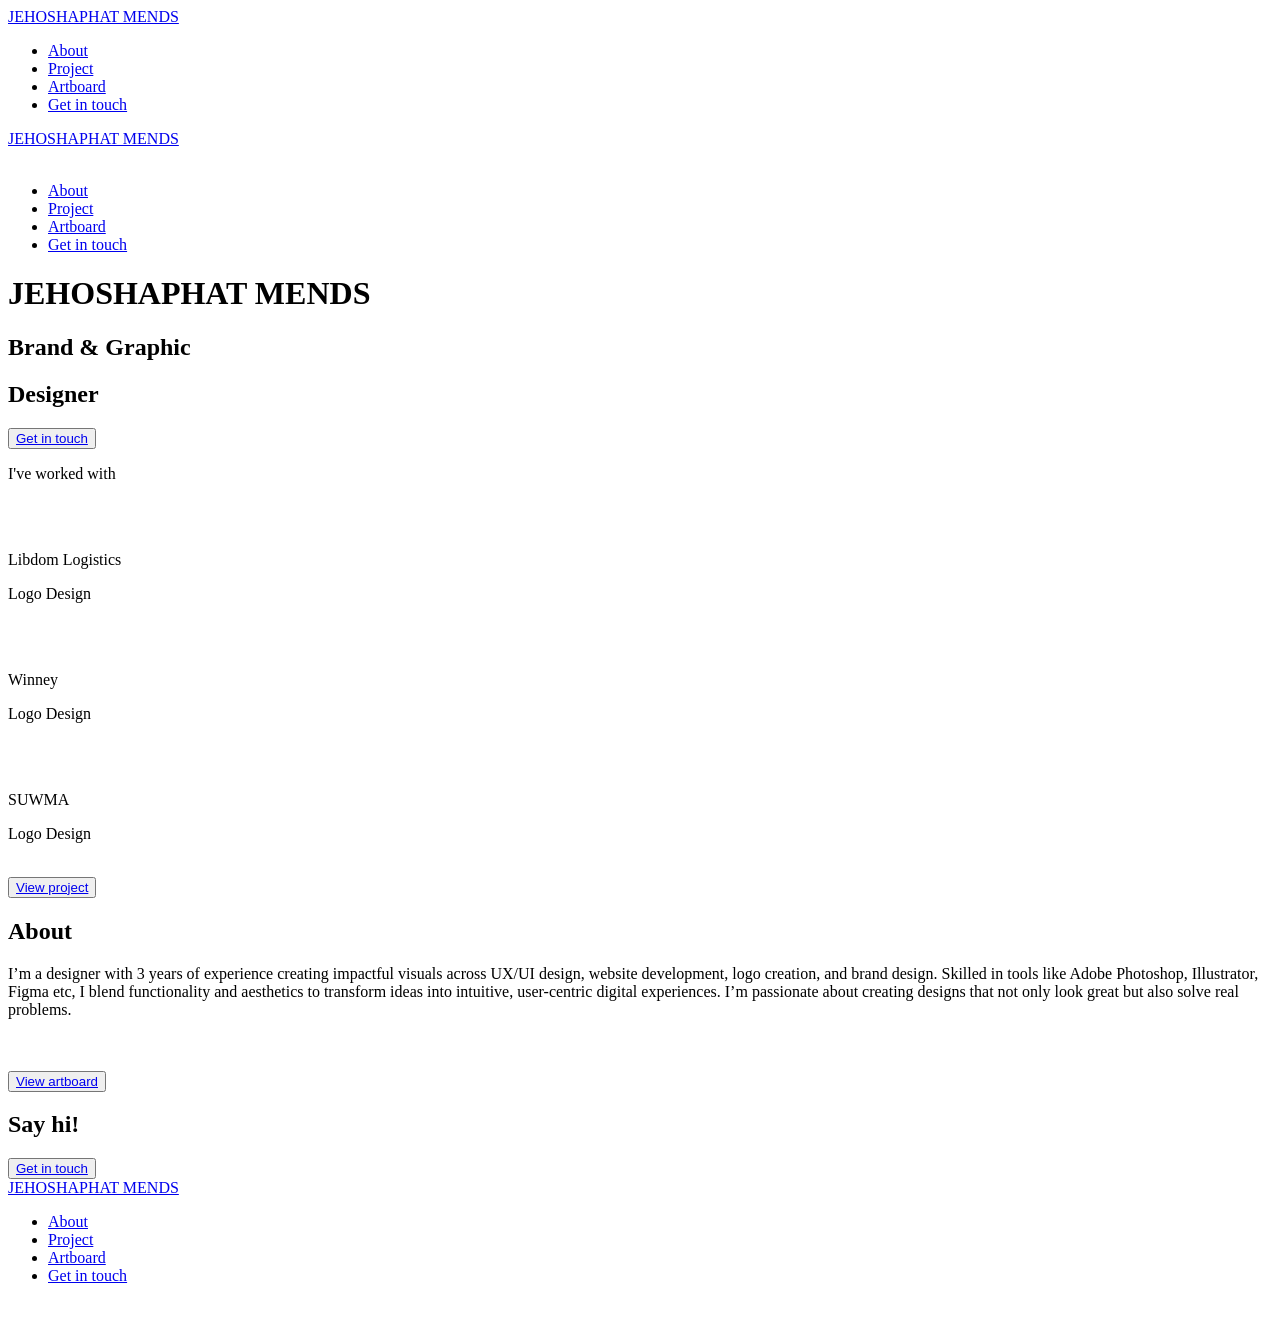
==== index.html @ f8f3f53d "Add files via upload" ====
<!DOCTYPE html>
<html lang="en">
<head>
    <meta charset="UTF-8">
    <meta name="viewport" content="width=device-width, initial-scale=1.0">
    <title>JEHOSHAPHAT MENDS</title>
    <link rel="stylesheet" href="style.css">
</head>
<body>
    <nav class="container desktop-nav">
            <a href="#Home" class="logo">JEHOSHAPHAT MENDS</a>
            <ul class="links">
                <li><a href="#About" class="links">About</a></li>
                <li><a href="#Project" class="links">Project</a></li>
                <li><a href="#Artboard" class="links">Artboard</a></li>
                <li><a href="#Get-in-touch" class="links">Get in touch</a></li>
            </ul>
    </nav>

    <nav class="container mobile-nav">
            <a href="#Home" class="logo">JEHOSHAPHAT MENDS</a>
            <img src="assets/icon-menu.svg" alt="" class="menu" >
    </nav>

    <nav class="container mobile-nav-list">
        <img src="assets/icon-menu-close.svg" alt="" class="close">
            <ul class="links">
                <li><a href="#About" class="links">About</a></li>
                <li><a href="#Project" class="links">Project</a></li>
                <li><a href="#Artboard" class="links">Artboard</a></li>
                <li><a href="#Get-in-touch" class="links">Get in touch</a></li>
            </ul>
    </nav>


    <!-- hero -->
    <div class='hero container ' id="Home">
      <h1>JEHOSHAPHAT MENDS</h1>
      <div class="sub-text">
        <h2>Brand & Graphic</h2>
        <h2>Designer</h2>
      </div>
      <button class="get-in-touch button"><a href="#Get-in-touch" >Get in touch</a></button>
    </div>


    <!-- projects -->
    <div class='projects container'>
      <p class="worked-with">I've worked with</p>
      <div class="logo-slider">
        <div class="mask-left"></div>
        <div class="mask-right"></div>
        <div class="logo-track">
            <a href="https://maxibern.com" class="img" target="_blank"><img src="assets/logo-1.png" alt="" class="logo-1" /></a>
            <img src="assets/logo-2.png" alt="" class="logo-2" />
            <!-- <img src="assets/logo-3.png" alt="" class="logo-3" /> -->
            <a href="https://maxibern.com" class="img" target="_blank"><img src="assets/logo-1.png" alt="" class="logo-1" /></a>
            <img src="assets/logo-2.png" alt="" class="logo-2" />
            <!-- <img src="assets/logo-3.png" alt="" class="logo-3" /> -->
      </div>
      </div>

      <div class="project-main-container">
        <div class="project-container item-1">
            <img src="./assets/Libdom.jpeg" alt="" class="img">
        <div class="title">
            <p class="name">Libdom Logistics</p>
            <p class="project-type">Logo Design</p>
            <a href="#Projects"><img src="assets/arrow.png" alt="" class="arrow"></a>
        </div>
      </div>
      <div class="project-container item-2">
            <img src="./assets/Winney.jpg" alt="" class="img">
        <div class="title">
            <p class="name">Winney</p>
            <p class="project-type">Logo Design</p>
            <a href="#Projects"><img src="assets/arrow.png" alt="" class="arrow"></a>
        </div>
      </div>
      <div class="project-container item-3">
            <img src="./assets/Anniversary.jpg" alt="" class="img">
        <div class="title">
            <p class="name">SUWMA</p>
            <p class="project-type">Logo Design</p>
            <a href="#Projects"><img src="assets/arrow.png" alt="" class="arrow"></a>
        </div>
      </div>
    </div>
    <button class="veiw-more button"><a href="#Project" >View project</a></button>
    </div>
    
    <!-- About -->
    <div class="about container">
        <div class="about-text">
            <h2>About</h2>
            <p>
                I’m a designer with 3 years of experience 
                creating impactful visuals across 
                UX/UI design, website development, 
                logo creation, and brand design. 
                Skilled in tools like Adobe Photoshop, 
                Illustrator, Figma etc, I blend functionality 
                and aesthetics to transform ideas 
                into intuitive, user-centric digital experiences. 
                I’m passionate about creating designs that 
                not only look great but also solve 
                real problems.
            </p>
        </div>
        <div class="about-img">
            <img src="assets/About.jpg" alt="">
        </div>
    </div>

    <!-- Artboard slider -->
    <div class="works container">
      <div class="logo-slider works-slider">
        <div class=" track">
            <img class="works-img" src="assets/Anni.jpg" alt="">
            <img class="works-img" src="assets/Libdom.jpeg" alt="">
            <img class="works-img" src="assets/Nhyira Salon.jpg" alt="">
            <img class="works-img" src="assets/Labour Day 4x4.png" alt="">
            <img class="works-img" src="assets/Seli frozen food.jpg" alt="">
            <img class="works-img" src="assets/Winney.jpg" alt="">
            <img class="works-img" src="assets/Ford collection.jpeg" alt="">
            <img class="works-img" src="assets/indepenArtboard 2.jpg" alt="">
            <img class="works-img" src="assets/Design1 copy.jpg" alt="">
            <img class="works-img" src="assets/Nhyira Salon.jpg" alt="">
            <img class="works-img" src="assets/inde.jpg 4x4.png" alt="">
            <img class="works-img" src="assets/Batter Bliss.jpg" alt="">
            <img class="works-img" src="assets/Right Guard.jpg" alt="">
            <img class="works-img" src="assets/sav last.jpg" alt="">
            <img class="works-img" src="assets/Citylight_Mockup_2-4@1.5x.jpg" alt="">
            <img class="works-img" src="assets/Anni.jpg" alt="">
            <img class="works-img" src="assets/Libdom.jpeg" alt="">
            <img class="works-img" src="assets/Nhyira Salon.jpg" alt="">
            <img class="works-img" src="assets/Labour Day 4x4.png" alt="">
            <img class="works-img" src="assets/Seli frozen food.jpg" alt="">
            <img class="works-img" src="assets/Winney.jpg" alt="">
            <img class="works-img" src="assets/Ford collection.jpeg" alt="">
            <img class="works-img" src="assets/indepenArtboard 2.jpg" alt="">
            <img class="works-img" src="assets/Design1 copy.jpg" alt="">
            <img class="works-img" src="assets/Nhyira Salon.jpg" alt="">
            <img class="works-img" src="assets/inde.jpg 4x4.png" alt="">
            <img class="works-img" src="assets/Batter Bliss.jpg" alt="">
            <img class="works-img" src="assets/Right Guard.jpg" alt="">
            <img class="works-img" src="assets/sav last.jpg" alt="">
            <img class="works-img" src="assets/Citylight_Mockup_2-4@1.5x.jpg" alt="">
      </div>
      </div>
    </div>
    <button class="veiw-more button"><a href="#Artboard" >View artboard</a> </button>


    <!-- contact -->
    <div class="contact container">
        <h2 class="say-hi">Say hi!</h2>
        <button class="veiw-more button"><a href="#Home" >Get in touch</a> </button>
    </div>


    <Footer class="footer container">
        <a href="#Home" class="logo">JEHOSHAPHAT MENDS</a>
            <ul class="links">
                <li><a href="#About" class="links">About</a></li>
                <li><a href="#Project" class="links">Project</a></li>
                <li><a href="#Artboard" class="links">Artboard</a></li>
                <li><a href="#Get-in-touch" class="links">Get in touch</a></li>
            </ul>
            <div class="social-media-link">
                <a href="https://facebook.com" target="_blank" class="facebook"><img src="assets/facebook.png" alt=""></a>
                <a href="https://instagram.com" target="_blank" class="instagram"><img src="assets/instagram.png" alt=""></a>
            </div>
    </Footer>
    <script src="script.js"></script>
</body>
</html>
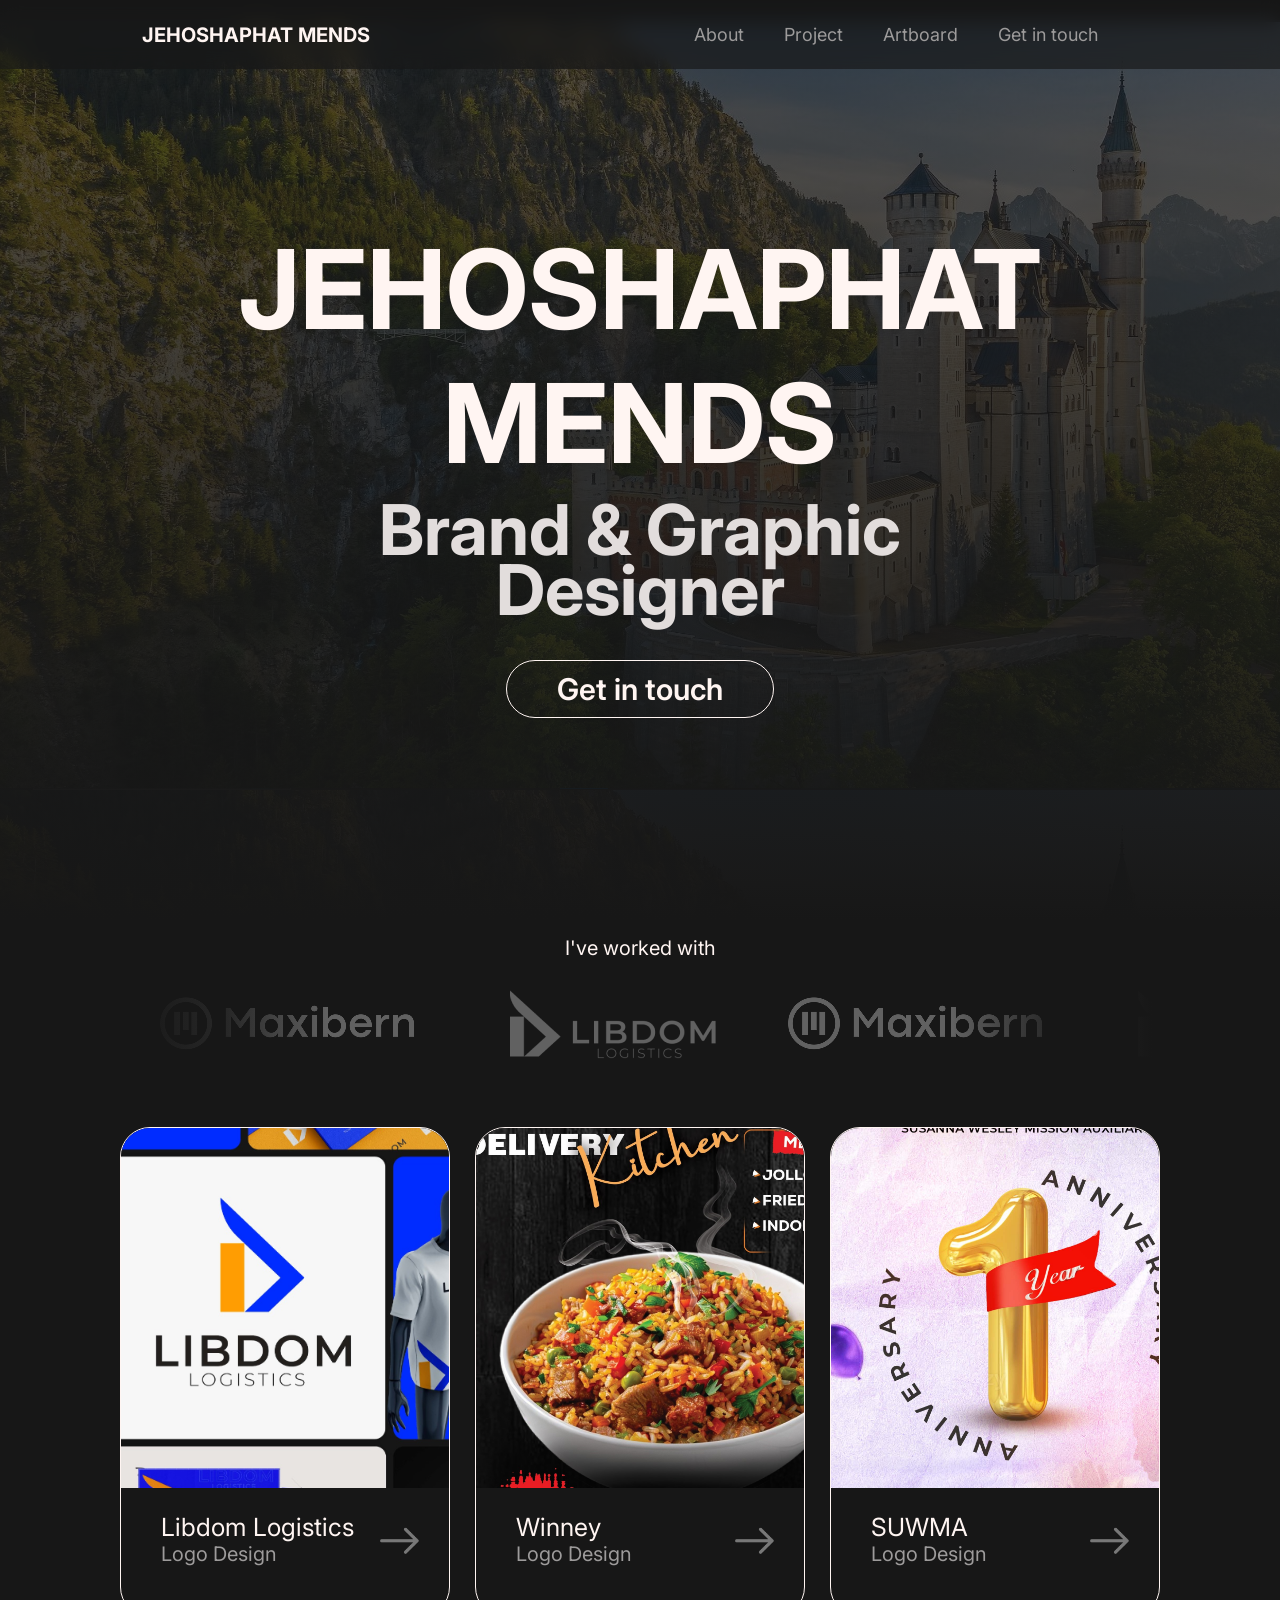
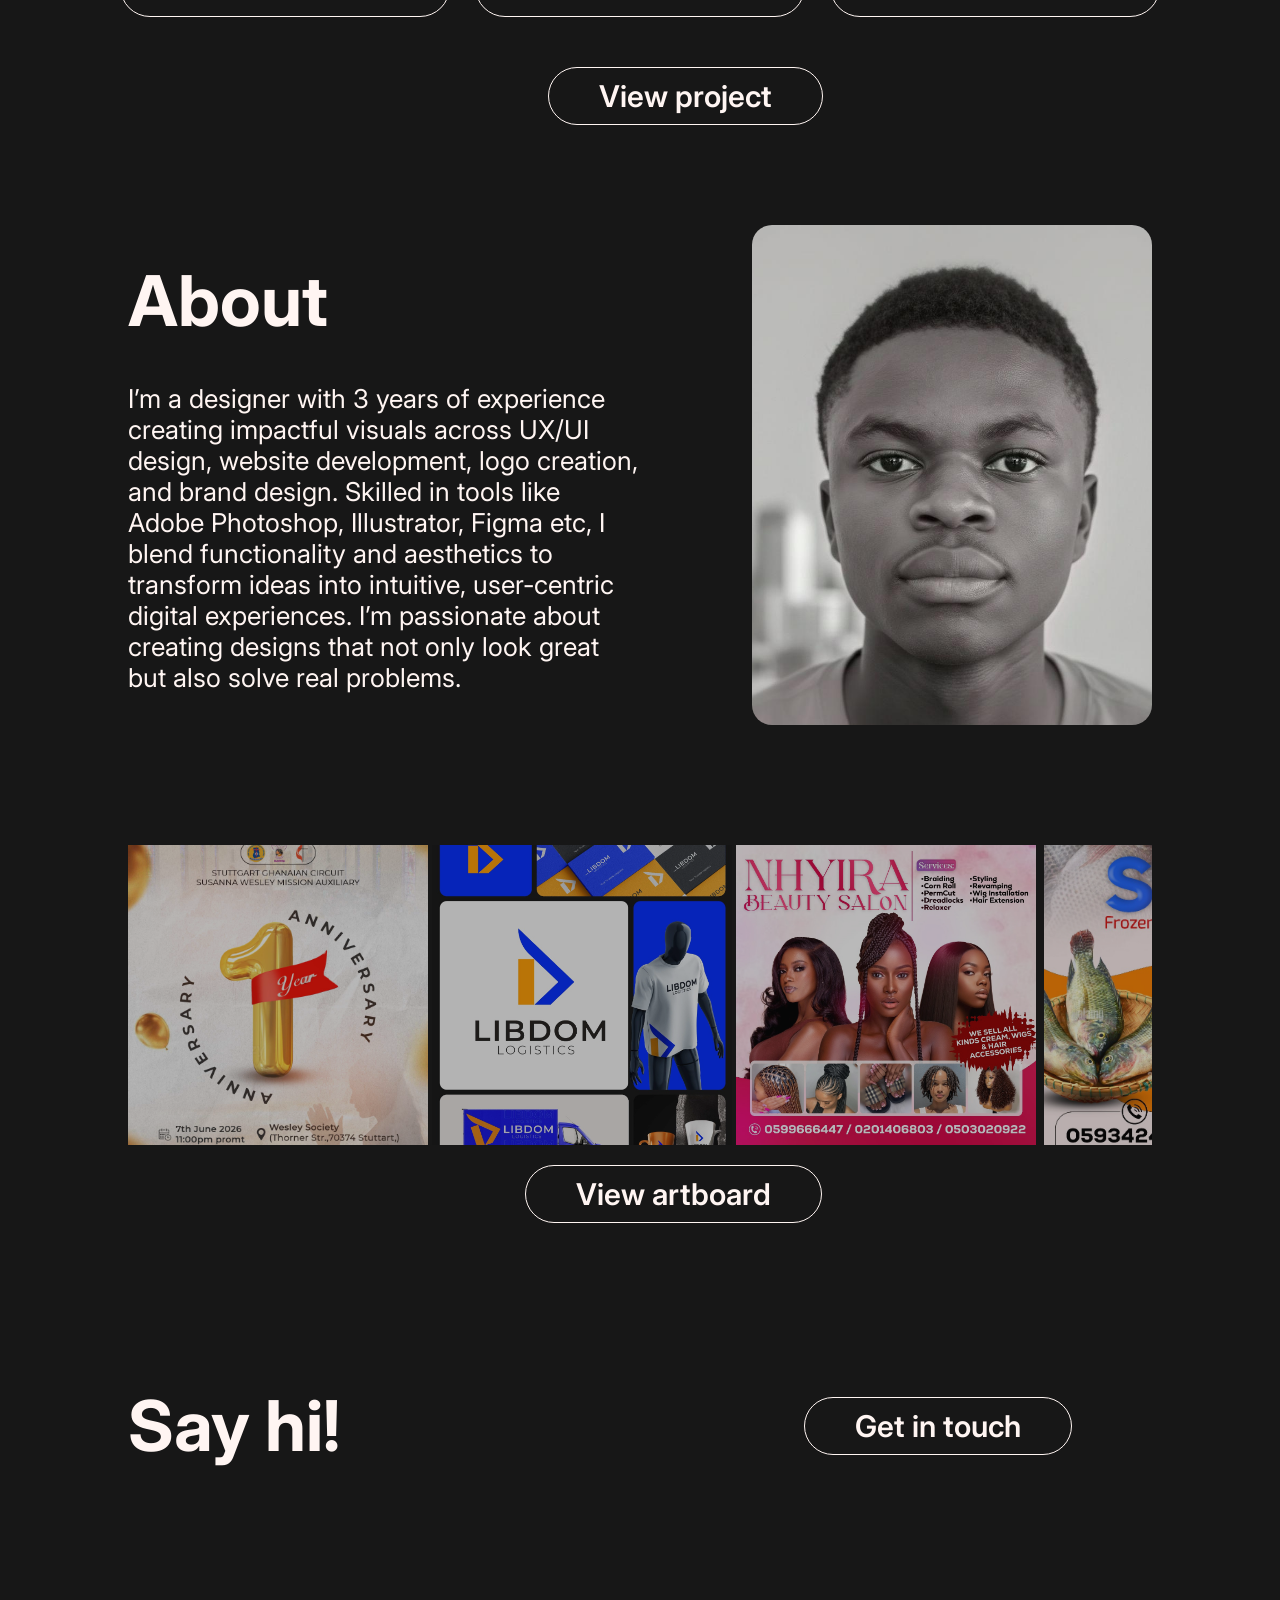
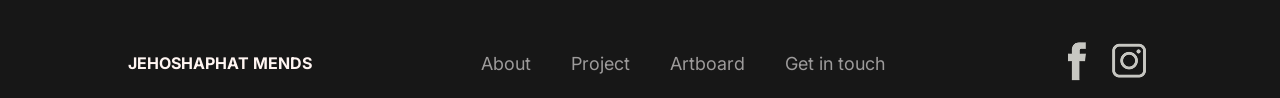
==== commit 44554769: "Add files via upload" ====
--- a/index.html
+++ b/index.html
@@ -115,7 +115,7 @@
     <!-- Artboard slider -->
     <div class="works container">
       <div class="logo-slider works-slider">
-        <div class=" track">
+        <div class="track">
             <img class="works-img" src="assets/Anni.jpg" alt="">
             <img class="works-img" src="assets/Libdom.jpeg" alt="">
             <img class="works-img" src="assets/Nhyira Salon.jpg" alt="">
--- a/style.css
+++ b/style.css
@@ -0,0 +1,636 @@
+@import url('https://fonts.googleapis.com/css2?family=Inter:ital,opsz,wght@0,14..32,100..900;1,14..32,100..900&family=Italianno&display=swap');
+
+
+:root{
+    /* Primary: Pot Black */
+    --primary-100: #FFF5F2;
+    --primary-200: #FBF4F2;
+    --primary-300: #E2DDDC;
+    --primary-400: #9D9B9B;
+    --primary-500: #171717;
+    --primary-600: #1B1818;
+    --primary-700: #1F1919;
+    --primary-800: #221C1C;
+    --primary-900: #261F1F;
+
+    /* Accent: Burning Ultrablue */
+    --accent-100: #F5F2FF;
+    --accent-200: #C5B9FF;
+    --accent-300: #8E80FD;
+    --accent-400: #5046F7;
+    --accent-500: #0E0EED;
+    --accent-600: #050FBB;
+    --accent-700: #01118A;
+    --accent-800: #000F58;
+    --accent-900: #000926;
+
+    /* Neutral */
+    --neutral-100: #FCFAFC;
+    --neutral-200: #EAE4EA;
+    --neutral-300: #D6CFD7;
+    --neutral-400: #C3BAC5;
+    --neutral-500: #B0A6B3;
+    --neutral-600: #8C848F;
+    --neutral-700: #69636C;
+    --neutral-800: #474349;
+    --neutral-900: #242226;
+}
+*{
+    padding: 0;
+    margin: 0;
+    box-sizing: border-box;
+    font-family: inter, sans-serif
+}
+body{
+    background-color: var(--primary-500);
+}
+.container{
+    padding-right: 10%;
+    padding-left: 10%;
+    overflow: hidden;
+}
+
+/* button{
+    background: none;
+    border: 1px solid var(--primary-100);
+    color: var(--primary-100);
+    font-size: 18px;
+    font-weight: 600;
+    padding: 10px 20px;
+    border-radius: 50px;
+    cursor: pointer;
+    align-items: center;
+} */
+.desktop-nav{
+    width: 100%;
+    display: flex;
+    flex-direction: row;
+    justify-content: space-around;
+    align-items: center;
+    padding: 20px 0;
+    background-color: #171717a8;
+    backdrop-filter: blur(10px);
+    position: fixed;
+    /* border-buttom: 1px solid var(--primary-100); */
+    top: 0;
+    left: 0;
+    z-index: 10;
+}
+.desktop-nav .logo{
+    color: var(--primary-100);
+    text-decoration: none;
+    cursor: pointer;
+    font-size: 20px;
+    font-weight: 700;
+}
+.mobile-nav-list, .mobile-nav{
+    display: none;
+}
+.links{
+    display: flex;
+    flex-direction: row;
+    margin: 2px 20px;
+    font-size: 18px;
+    color: var(--primary-400);
+    text-decoration: none;
+    list-style: none;
+}
+.links:hover{
+    color: var(--primary-300);
+}
+.links:focus{
+    color: var(--primary-100)
+}
+
+.hero{
+    height: 100vh;
+    display: flex;
+    flex-direction: column;
+    justify-content: center;
+    align-items: center;
+    margin: 20px 0 0 0;
+    background: linear-gradient(#171717b6,#171717), url(../../assets/background.png);
+}
+h1{
+    font-size: 110px;
+    color: var(--primary-100);
+    text-align: center;
+    align-content: center;
+}
+.sub-text{
+    padding: 10px 0;
+    line-height: 60px;
+}
+.sub-text h2{
+    color: var(--primary-300);
+    font-size: 70px;
+    text-align: center;
+}
+.get-in-touch, .veiw-more{
+    font-size: 30px;
+    font-weight: 600;
+    padding: 10px 30px;
+    margin:30px 0 0 0;
+    background: none;
+    color: var(--primary-100);
+    border: 1px solid var(--primary-100);
+    border-radius: 50px;
+    cursor: pointer;
+}
+.get-in-touch:hover, .veiw-more:hover{
+    background: var(--primary-100);
+    color: var(--primary-500);
+    transition: .5s all;
+}
+
+
+/* .logos{
+    display: flex;
+     flex-direction: row;
+    align-items: center;
+    animation: scroll 20s linear infinite;
+    ;
+}
+
+
+img{
+    width: 115px;
+    margin: 0 45px;
+    
+}
+
+
+@keyframes scroll{
+    from{transform: translateX(0);}
+    to{transform: translateX(-50%);}
+} */
+
+
+.logo-slider {
+  overflow: hidden;
+  white-space: nowrap;
+  width: 100%;
+  position: relative;
+
+}
+
+.logo-track {
+  display: inline-block;
+  white-space: nowrap;
+  animation: scroll 25s linear infinite;
+}
+
+.logo-track img {
+  margin: 0 2rem;
+  vertical-align: middle;
+  transition: transform 0.2s ease;
+  opacity: 50%;
+}
+
+.logo-track img:hover {
+  transform: scale(1.2);
+}
+
+@keyframes scroll {
+  0% {
+    transform: translateX(0);
+  }
+  100% {
+    transform: translateX(-70%);
+  }
+}
+ @keyframes show {
+    from{
+      opacity: 0;
+      transform: translateY(-20px);
+    }
+    to{
+      opacity: 1;
+      transform: translateY(0);
+    }    
+  }
+
+
+
+.mask-left{
+    position: absolute;
+    top: 0;
+    left: 0;
+    height: 100%;
+    width: 200px;
+    background: linear-gradient(to right, #171717,#171717c6,transparent) ;
+    z-index: 5;
+}
+.mask-right{
+    position: absolute;
+    top: 0;
+    right: 0;
+    height: 100%;
+    width: 200px;
+    background: linear-gradient(to left, #171717,#171717c6,transparent 100%) ;
+    z-index: 5;
+}
+.projects p{
+    color: var(--primary-100);
+    margin: 1rem 0;
+    font-size: 20px;
+    text-align: center;
+}
+
+.project-container{
+    width: 330px;
+    height: 490px;
+    border: 1px solid var(--primary-100);
+    border-radius: 30px;
+    margin: 50px 0;
+    overflow: hidden;
+    animation: show .5s ease;
+    
+}
+.project-container:hover{
+    scale: 1.02;
+    transform: translateY(-5px);
+    transition: .5s;
+}
+
+.project-container .img{
+    width: 450px;
+    height: 380px;
+    right: 3px;
+    position: relative;
+    top: -20px;
+    left: -30px;
+    object-fit: cover;
+}
+
+.title .name{
+    text-align: left;
+    padding-left: 40px;
+    margin: 0;
+    font-size: 25px;
+}
+.title .project-type{
+    color: var(--primary-400);
+    text-align: left;
+    padding-left: 40px;
+    margin: 0;
+    font-size: 20px;
+}
+.arrow{
+    width: 45px;
+    position: relative;
+    top: -40px;
+    left: 16rem;
+    opacity: 50%;
+}
+.project-container:hover .arrow{
+    opacity: 100%;
+    transform: rotate(-45deg);
+    transition: .5s;
+}
+.project-main-container{
+    display: grid;
+    grid-template-areas: 
+    'item-1 item-2 item-3';
+    gap: 25px;
+    justify-content: center;
+    align-items: center;
+}
+.item-1{
+    grid-area: item-1;
+}
+.item-2{
+    grid-area: item-2;
+}
+
+.veiw-more{
+    margin: 0;
+    position: relative;
+    left: 41%;
+}
+.button a{
+    text-decoration: none;
+    color: var(--primary-100);
+    padding: 20px;
+}
+.button a:hover{
+    color: var(--primary-500);
+}
+.about{
+    display: flex;
+    flex-direction: row;
+    justify-content: space-between;
+    align-items: center;
+    width: 100%;
+    margin: 100px 0;
+}
+.about-text{
+    width: 50%;
+    color: var(--primary-100);
+}
+.about-text h2{
+    font-size: 70px;
+    padding: 0 0 20px 0;
+
+}
+.about-text p{
+    font-size: 26px;
+    margin-top: 20px;
+}
+.about-img{
+    width: 400px;
+    height: 500px;
+    overflow: hidden;
+    border-radius: 20px;
+}
+.about-img img{
+    width: 550px;
+    position: relative;
+    left: -75px;
+}
+.works-img{
+    width: 300px;
+    position: relative;
+    vertical-align: middle;
+    top: -70px;
+    opacity: 70% !important;
+}
+.track{
+    display: inline-block;
+  white-space: nowrap;
+  animation: scroll 35s linear infinite;
+  gap: 10px;
+}
+
+.works-slider{
+    margin: 20px 0;
+    overflow: hidden;
+  white-space: nowrap;
+  width: 100%;
+  height: 300px;
+  position: relative;
+}
+
+.contact{
+    width: 100%;
+    margin: 10rem 0;
+    display: flex;
+    flex-direction: row;
+    justify-content: space-between;
+    align-items: center;
+    overflow: hidden;
+}
+.contact h2{
+    color: var(--primary-100);
+    font-size: 70px;
+}
+.contact button{
+    position: relative;
+    left: -80px;
+}
+.footer{
+    width: 100%;
+    display: flex;
+    flex-direction: row;
+    justify-content: space-between;
+    align-items: center;
+}
+.footer .logo{
+    font-weight: 700;
+    text-decoration: none;
+    color: var(--primary-100);
+}
+
+@media (max-width: 768px){
+
+  .container{
+    padding-left: 5%;
+    padding-right: 5%;
+  }
+
+  .desktop-nav{
+    display: none;
+  }
+
+  .mobile-nav{
+    width: 100%;
+    background: #1717176e;
+    backdrop-filter: blur(15px);
+    display: flex;
+    flex-direction: row;
+    justify-content: space-around;
+    padding: 20px 0;
+    position: fixed;
+    z-index: 10;
+  }
+
+  .mobile-nav a{
+    color: var(--primary-100);
+    text-decoration: none;
+    font-weight: 600;
+  }
+
+  .mobile-nav img{
+    width: 30px;
+  }
+
+  .mobile-nav-list{
+    width: 100%;
+    height: 100vh;
+    position: absolute;
+    z-index: 11;
+    background: #171717d8;
+    backdrop-filter: blur(20px);
+    position: fixed;
+    /* display: none; */
+    animation: show .3s ease;
+  }
+
+  .mobile-nav-list .links{
+    flex-direction: column;
+    align-items: center;
+    margin: 10px 0;
+    font-size: 30px;
+    position: relative;
+    top: 30px;
+  }
+
+  .mobile-nav-list .close{
+    width: 30px;
+    position: relative;
+    top: 30px;
+    left: 300px;
+  }
+
+  h1{
+    font-size: 48px;
+  }
+
+  .sub-text h2{
+    font-size: 28px;
+    line-height: 36px;
+  }
+
+  .get-in-touch, .veiw-more{
+    font-size: 18px;
+    padding: 8px 20px;
+  }
+
+  .hero{
+    padding: 0 10px;
+    text-align: center;
+    max-height: 80vh;
+    margin: 0;
+  }
+
+  /* Projects */
+  .project-main-container{
+    grid-template-areas:
+      'item-1'
+      'item-2'
+      'item-3';
+  }
+
+  .logo-track img {
+    margin: 0 1rem;
+    vertical-align: middle;
+    transition: transform 0.2s ease;
+    opacity: 50%;
+    width: 150px;
+  }
+
+  .project-container{
+    width: 300px;
+    height: auto;
+    margin: 5px;
+    animation: show .5s ease;
+  }
+
+  .project-container .img{
+    width: 400px;
+    height: 250px;
+    left: -50px;
+    top: 0;
+  }
+
+  .mask-left{
+    position: absolute;
+    top: 0;
+    left: 0;
+    height: 100%;
+    width: 100px;
+    background: linear-gradient(to right, #171717,#171717c6,transparent) ;
+    z-index: 5;
+}
+.mask-right{
+    position: absolute;
+    top: 0;
+    right: 0;
+    height: 100%;
+    width: 100px;
+    background: linear-gradient(to left, #171717,#171717c6,transparent 100%) ;
+    z-index: 5;
+}
+
+  .title .name{
+    text-align: left;
+    padding-left: 40px;
+    margin-top: 10px;
+    font-size: 25px;
+  }
+.title .project-type{
+    color: var(--primary-400);
+    text-align: left;
+    padding-left: 40px;
+    margin: 5px 0;
+    font-size: 20px;
+  }
+
+  .arrow{
+    left: 75%;
+    top: -40px;
+  }
+
+  .veiw-more{
+    left: 0;
+    display: block;
+    margin: 20px auto;
+  }
+
+  /* About section */
+  .about{
+    flex-direction: column;
+    gap: 30px;
+    text-align: center;
+  }
+
+  .about-text{
+    width: 100%;
+  }
+
+  .about-text h2{
+    font-size: 40px;
+  }
+
+  .about-text p{
+    font-size: 15px;
+  }
+
+  .about-img{
+    width: 300px;
+    height: 400px;
+  }
+
+  .about-img img{
+    width: 400px;
+    left: -50px;
+  }
+
+  .works-img{
+    width: 200px;
+    position: relative;
+    top: -70px;
+    opacity: 70% !important;
+  }
+.track{
+    display: inline-block;
+    white-space: nowrap;
+    animation: scroll 35s linear infinite;
+  }
+
+.works-slider{
+    margin: 20px 0;
+    overflow: hidden;
+    white-space: nowrap;
+    width: 100%;
+    height: 150px;
+    position: relative;
+  }
+
+  /* Contact */
+  .contact{
+    flex-direction: column;
+    gap: 20px;
+    text-align: center;
+  }
+
+  .contact h2{
+    font-size: 40px;
+  }
+  .contact button{
+    left: 0;
+  }
+  /* Footer */
+  .footer{
+    flex-direction: row;
+    justify-content: space-evenly;
+    gap: 80px;
+    text-align: center;
+  }
+  .footer .links{
+    display: none;
+  }
+  .social-media-link img{
+    width: 20px;
+  }
+}
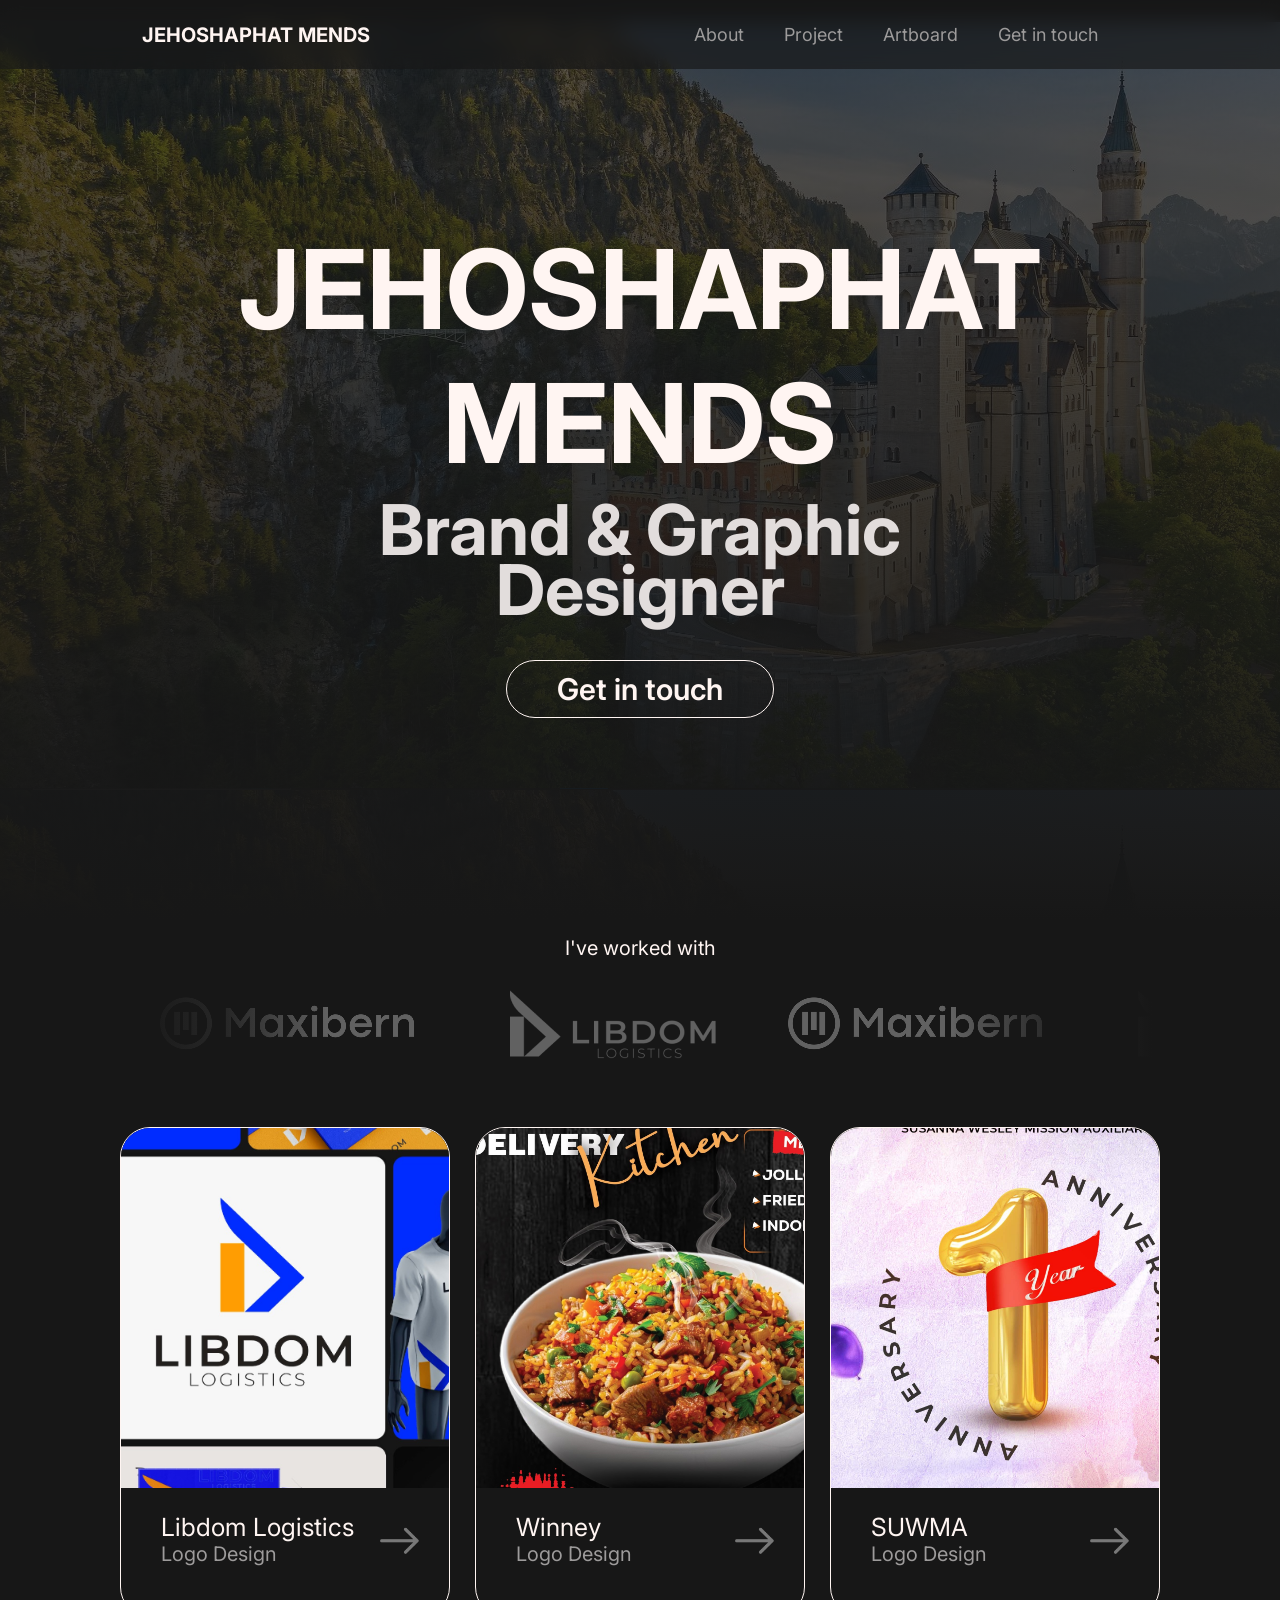
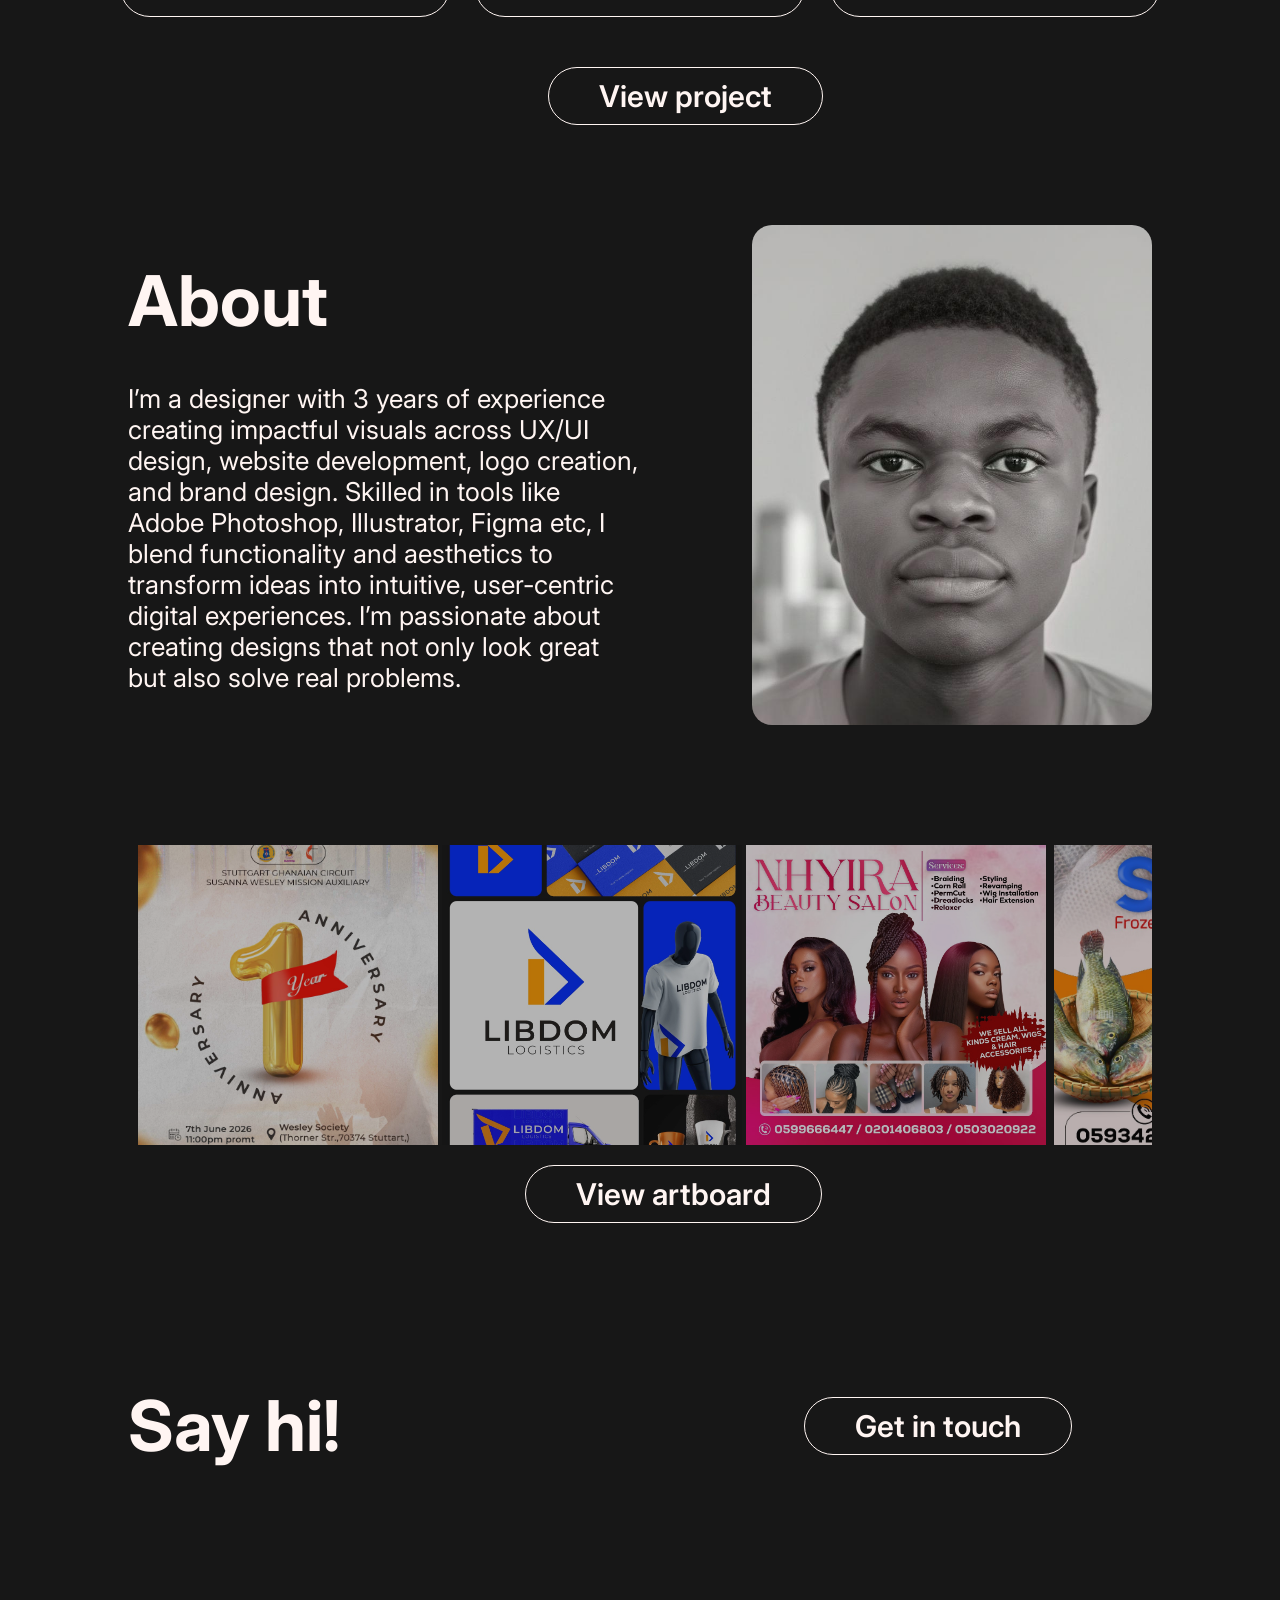
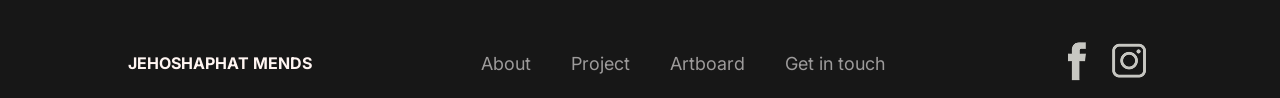
==== commit 65130a98: "Create index.html" ====
--- a/index.html
+++ b/index.html
@@ -1,177 +1,173 @@
-<!DOCTYPE html>
-<html lang="en">
-<head>
-    <meta charset="UTF-8">
-    <meta name="viewport" content="width=device-width, initial-scale=1.0">
-    <title>JEHOSHAPHAT MENDS</title>
-    <link rel="stylesheet" href="style.css">
-</head>
-<body>
-    <nav class="container desktop-nav">
-            <a href="#Home" class="logo">JEHOSHAPHAT MENDS</a>
-            <ul class="links">
-                <li><a href="#About" class="links">About</a></li>
-                <li><a href="#Project" class="links">Project</a></li>
-                <li><a href="#Artboard" class="links">Artboard</a></li>
-                <li><a href="#Get-in-touch" class="links">Get in touch</a></li>
-            </ul>
-    </nav>
-
-    <nav class="container mobile-nav">
-            <a href="#Home" class="logo">JEHOSHAPHAT MENDS</a>
-            <img src="assets/icon-menu.svg" alt="" class="menu" >
-    </nav>
-
-    <nav class="container mobile-nav-list">
-        <img src="assets/icon-menu-close.svg" alt="" class="close">
-            <ul class="links">
-                <li><a href="#About" class="links">About</a></li>
-                <li><a href="#Project" class="links">Project</a></li>
-                <li><a href="#Artboard" class="links">Artboard</a></li>
-                <li><a href="#Get-in-touch" class="links">Get in touch</a></li>
-            </ul>
-    </nav>
-
-
-    <!-- hero -->
-    <div class='hero container ' id="Home">
-      <h1>JEHOSHAPHAT MENDS</h1>
-      <div class="sub-text">
-        <h2>Brand & Graphic</h2>
-        <h2>Designer</h2>
-      </div>
-      <button class="get-in-touch button"><a href="#Get-in-touch" >Get in touch</a></button>
-    </div>
-
-
-    <!-- projects -->
-    <div class='projects container'>
-      <p class="worked-with">I've worked with</p>
-      <div class="logo-slider">
-        <div class="mask-left"></div>
-        <div class="mask-right"></div>
-        <div class="logo-track">
-            <a href="https://maxibern.com" class="img" target="_blank"><img src="assets/logo-1.png" alt="" class="logo-1" /></a>
-            <img src="assets/logo-2.png" alt="" class="logo-2" />
-            <!-- <img src="assets/logo-3.png" alt="" class="logo-3" /> -->
-            <a href="https://maxibern.com" class="img" target="_blank"><img src="assets/logo-1.png" alt="" class="logo-1" /></a>
-            <img src="assets/logo-2.png" alt="" class="logo-2" />
-            <!-- <img src="assets/logo-3.png" alt="" class="logo-3" /> -->
-      </div>
-      </div>
-
-      <div class="project-main-container">
-        <div class="project-container item-1">
-            <img src="./assets/Libdom.jpeg" alt="" class="img">
-        <div class="title">
-            <p class="name">Libdom Logistics</p>
-            <p class="project-type">Logo Design</p>
-            <a href="#Projects"><img src="assets/arrow.png" alt="" class="arrow"></a>
-        </div>
-      </div>
-      <div class="project-container item-2">
-            <img src="./assets/Winney.jpg" alt="" class="img">
-        <div class="title">
-            <p class="name">Winney</p>
-            <p class="project-type">Logo Design</p>
-            <a href="#Projects"><img src="assets/arrow.png" alt="" class="arrow"></a>
-        </div>
-      </div>
-      <div class="project-container item-3">
-            <img src="./assets/Anniversary.jpg" alt="" class="img">
-        <div class="title">
-            <p class="name">SUWMA</p>
-            <p class="project-type">Logo Design</p>
-            <a href="#Projects"><img src="assets/arrow.png" alt="" class="arrow"></a>
-        </div>
-      </div>
-    </div>
-    <button class="veiw-more button"><a href="#Project" >View project</a></button>
-    </div>
-    
-    <!-- About -->
-    <div class="about container">
-        <div class="about-text">
-            <h2>About</h2>
-            <p>
-                I’m a designer with 3 years of experience 
-                creating impactful visuals across 
-                UX/UI design, website development, 
-                logo creation, and brand design. 
-                Skilled in tools like Adobe Photoshop, 
-                Illustrator, Figma etc, I blend functionality 
-                and aesthetics to transform ideas 
-                into intuitive, user-centric digital experiences. 
-                I’m passionate about creating designs that 
-                not only look great but also solve 
-                real problems.
-            </p>
-        </div>
-        <div class="about-img">
-            <img src="assets/About.jpg" alt="">
-        </div>
-    </div>
-
-    <!-- Artboard slider -->
-    <div class="works container">
-      <div class="logo-slider works-slider">
-        <div class="track">
-            <img class="works-img" src="assets/Anni.jpg" alt="">
-            <img class="works-img" src="assets/Libdom.jpeg" alt="">
-            <img class="works-img" src="assets/Nhyira Salon.jpg" alt="">
-            <img class="works-img" src="assets/Labour Day 4x4.png" alt="">
-            <img class="works-img" src="assets/Seli frozen food.jpg" alt="">
-            <img class="works-img" src="assets/Winney.jpg" alt="">
-            <img class="works-img" src="assets/Ford collection.jpeg" alt="">
-            <img class="works-img" src="assets/indepenArtboard 2.jpg" alt="">
-            <img class="works-img" src="assets/Design1 copy.jpg" alt="">
-            <img class="works-img" src="assets/Nhyira Salon.jpg" alt="">
-            <img class="works-img" src="assets/inde.jpg 4x4.png" alt="">
-            <img class="works-img" src="assets/Batter Bliss.jpg" alt="">
-            <img class="works-img" src="assets/Right Guard.jpg" alt="">
-            <img class="works-img" src="assets/sav last.jpg" alt="">
-            <img class="works-img" src="assets/Citylight_Mockup_2-4@1.5x.jpg" alt="">
-            <img class="works-img" src="assets/Anni.jpg" alt="">
-            <img class="works-img" src="assets/Libdom.jpeg" alt="">
-            <img class="works-img" src="assets/Nhyira Salon.jpg" alt="">
-            <img class="works-img" src="assets/Labour Day 4x4.png" alt="">
-            <img class="works-img" src="assets/Seli frozen food.jpg" alt="">
-            <img class="works-img" src="assets/Winney.jpg" alt="">
-            <img class="works-img" src="assets/Ford collection.jpeg" alt="">
-            <img class="works-img" src="assets/indepenArtboard 2.jpg" alt="">
-            <img class="works-img" src="assets/Design1 copy.jpg" alt="">
-            <img class="works-img" src="assets/Nhyira Salon.jpg" alt="">
-            <img class="works-img" src="assets/inde.jpg 4x4.png" alt="">
-            <img class="works-img" src="assets/Batter Bliss.jpg" alt="">
-            <img class="works-img" src="assets/Right Guard.jpg" alt="">
-            <img class="works-img" src="assets/sav last.jpg" alt="">
-            <img class="works-img" src="assets/Citylight_Mockup_2-4@1.5x.jpg" alt="">
-      </div>
-      </div>
-    </div>
-    <button class="veiw-more button"><a href="#Artboard" >View artboard</a> </button>
-
-
-    <!-- contact -->
-    <div class="contact container">
-        <h2 class="say-hi">Say hi!</h2>
-        <button class="veiw-more button"><a href="#Home" >Get in touch</a> </button>
-    </div>
-
-
-    <Footer class="footer container">
-        <a href="#Home" class="logo">JEHOSHAPHAT MENDS</a>
-            <ul class="links">
-                <li><a href="#About" class="links">About</a></li>
-                <li><a href="#Project" class="links">Project</a></li>
-                <li><a href="#Artboard" class="links">Artboard</a></li>
-                <li><a href="#Get-in-touch" class="links">Get in touch</a></li>
-            </ul>
-            <div class="social-media-link">
-                <a href="https://facebook.com" target="_blank" class="facebook"><img src="assets/facebook.png" alt=""></a>
-                <a href="https://instagram.com" target="_blank" class="instagram"><img src="assets/instagram.png" alt=""></a>
-            </div>
-    </Footer>
-    <script src="script.js"></script>
-</body>
-</html>+<!DOCTYPE html>
+<html lang="en">
+<head>
+    <meta charset="UTF-8">
+    <meta name="viewport" content="width=device-width, initial-scale=1.0">
+    <title>JEHOSHAPHAT MENDS</title>
+    <link rel="stylesheet" href="../style.css">
+</head>
+<body>
+    <nav class="container desktop-nav">
+            <a href="/Home/" class="logo">JEHOSHAPHAT MENDS</a>
+            <ul class="links">
+                <li><a href="/about/" class="links">About</a></li>
+                <li><a href="/Project/" class="links">Project</a></li>
+                <li><a href="/Artboard/" class="links">Artboard</a></li>
+                <li><a href="/Get-in-touch/" class="links">Get in touch</a></li>
+            </ul>
+    </nav>
+
+    <nav class="container mobile-nav">
+            <a href="/home/" class="logo">JEHOSHAPHAT MENDS</a>
+            <img src="../assets/icon-menu.svg" alt="" class="menu" >
+    </nav>
+
+    <nav class="container mobile-nav-list">
+        <img src="../assets/icon-menu-close.svg" alt="" class="close">
+            <ul class="links">
+                <li><a href="/about/" class="links">About</a></li>
+                <li><a href="/Project/" class="links">Project</a></li>
+                <li><a href="/Artboard/" class="links">Artboard</a></li>
+                <li><a href="/Get-in-touch/" class="links">Get in touch</a></li>
+            </ul>
+    </nav>
+
+
+    <!-- hero -->
+    <div class='hero container' id="Home">
+      <h1>JEHOSHAPHAT MENDS</h1>
+      <div class="sub-text">
+        <h2>Brand & Graphic</h2>
+        <h2>Designer</h2>
+      </div>
+      <button class="get-in-touch button"><a href="#Get-in-touch" >Get in touch</a></button>
+    </div>
+
+
+    <!-- projects -->
+    <div class='projects container'>
+      <p class="worked-with">I've worked with</p>
+      <div class="logo-slider">
+        <div class="mask-left"></div>
+        <div class="mask-right"></div>
+        <div class="logo-track">
+            <a href="https://maxibern.com" class="img" target="_blank"><img src="../assets/logo-1.png" alt="" class="logo-1" /></a>
+            <img src="../assets/logo-2.png" alt="" class="logo-2" />
+            <!-- <img src="assets/logo-3.png" alt="" class="logo-3" /> -->
+            <a href="https://maxibern.com" class="img" target="_blank"><img src="../assets/logo-1.png" alt="" class="logo-1" /></a>
+            <img src="../assets/logo-2.png" alt="" class="logo-2" />
+            <!-- <img src="assets/logo-3.png" alt="" class="logo-3" /> -->
+      </div>
+      </div>
+
+      <div class="project-main-container">
+        <div class="project-container item-1">
+            <img src="../assets/Libdom.jpeg" alt="" class="img">
+        <div class="title">
+            <p class="name">Libdom Logistics</p>
+            <p class="project-type">Logo Design</p>
+            <a href="/Projects/"><img src="../assets/arrow.png" alt="" class="arrow"></a>
+        </div>
+      </div>
+      <div class="project-container item-2">
+            <img src="../assets/Winney.jpg" alt="" class="img">
+        <div class="title">
+            <p class="name">Winney</p>
+            <p class="project-type">Logo Design</p>
+            <a href="/Projects/"><img src="../assets/arrow.png" alt="" class="arrow"></a>
+        </div>
+      </div>
+      <div class="project-container item-3">
+            <img src="../assets/Anniversary.jpg" alt="" class="img">
+        <div class="title">
+            <p class="name">SUWMA</p>
+            <p class="project-type">Logo Design</p>
+            <a href="/Projects/"><img src="../assets/arrow.png" alt="" class="arrow"></a>
+        </div>
+      </div>
+    </div>
+    <button class="veiw-more button"><a href="/Project/" >View project</a></button>
+    </div>
+    
+    <!-- About -->
+    <div class="about container">
+        <div class="about-text">
+            <h2>About</h2>
+            <p>
+                I’m a designer with 3 years of experience 
+                creating impactful visuals across 
+                UX/UI design, website development, 
+                logo creation, and brand design. 
+                Skilled in tools like Adobe Photoshop, 
+                Illustrator, Figma etc, I blend functionality 
+                and aesthetics to transform ideas 
+                into intuitive, user-centric digital experiences. 
+                I’m passionate about creating designs that 
+                not only look great but also solve 
+                real problems.
+            </p>
+        </div>
+        <div class="about-img">
+            <img src="../assets/About.jpg" alt="">
+        </div>
+    </div>
+
+    <!-- Artboard slider -->
+    <div class="works container">
+      <div class="logo-slider works-slider">
+        <div class="track">
+            <img class="works-img" src="../assets/Anni.jpg" alt="">
+            <img class="works-img" src="../assets/Libdom.jpeg" alt="">
+            <img class="works-img" src="../assets/Nhyira Salon.jpg" alt="">
+            <img class="works-img" src="../assets/Labour Day 4x4.png" alt="">
+            <img class="works-img" src="../assets/Seli frozen food.jpg" alt="">
+            <img class="works-img" src="../assets/Winney.jpg" alt="">
+            <img class="works-img" src="../assets/Ford collection.jpeg" alt="">
+            <img class="works-img" src="../assets/indepenArtboard 2.jpg" alt="">
+            <img class="works-img" src="../assets/Design1 copy.jpg" alt="">
+            <img class="works-img" src="../assets/Nhyira Salon.jpg" alt="">
+            <img class="works-img" src="../assets/Batter Bliss.jpg" alt="">
+            <img class="works-img" src="../assets/Right Guard.jpg" alt="">
+            <img class="works-img" src="../assets/sav last.jpg" alt="">
+            <img class="works-img" src="../assets/Anni.jpg" alt="">
+            <img class="works-img" src="../assets/Libdom.jpeg" alt="">
+            <img class="works-img" src="../assets/Nhyira Salon.jpg" alt="">
+            <img class="works-img" src="../assets/Labour Day 4x4.png" alt="">
+            <img class="works-img" src="../assets/Seli frozen food.jpg" alt="">
+            <img class="works-img" src="../assets/Winney.jpg" alt="">
+            <img class="works-img" src="../assets/Ford collection.jpeg" alt="">
+            <img class="works-img" src="../assets/indepenArtboard 2.jpg" alt="">
+            <img class="works-img" src="../assets/Design1 copy.jpg" alt="">
+            <img class="works-img" src="../assets/Nhyira Salon.jpg" alt="">
+            <img class="works-img" src="../assets/Batter Bliss.jpg" alt="">
+            <img class="works-img" src="../assets/Right Guard.jpg" alt="">
+            <img class="works-img" src="../assets/sav last.jpg" alt="">
+      </div>
+      </div>
+    </div>
+    <button class="veiw-more button"><a href="/Artboard/" >View artboard</a> </button>
+
+
+    <!-- contact -->
+    <div class="contact container">
+        <h2 class="say-hi">Say hi!</h2>
+        <button class="veiw-more button"><a href="/Get-in-touch/" >Get in touch</a> </button>
+    </div>
+
+
+    <Footer class="footer container">
+        <a href="/home/" class="logo">JEHOSHAPHAT MENDS</a>
+            <ul class="links">
+                <li><a href="/about/" class="links">About</a></li>
+                <li><a href="/Project/" class="links">Project</a></li>
+                <li><a href="/Artboard/" class="links">Artboard</a></li>
+                <li><a href="/Get-in-touch/" class="links">Get in touch</a></li>
+            </ul>
+            <div class="social-media-link">
+                <a href="https://facebook.com" target="_blank" class="facebook"><img src="../assets/facebook.png" alt=""></a>
+                <a href="https://instagram.com" target="_blank" class="instagram"><img src="../assets/instagram.png" alt=""></a>
+            </div>
+    </Footer>
+    <script src="../script.js"></script>
+</body>
+</html>
--- a/style.css
+++ b/style.css
@@ -1,5 +1,5 @@
 @import url('https://fonts.googleapis.com/css2?family=Inter:ital,opsz,wght@0,14..32,100..900;1,14..32,100..900&family=Italianno&display=swap');
-
+@import url('https://fonts.googleapis.com/css2?family=Italianno&display=swap');
 
 :root{
     /* Primary: Pot Black */
@@ -109,7 +109,7 @@
     justify-content: center;
     align-items: center;
     margin: 20px 0 0 0;
-    background: linear-gradient(#171717b6,#171717), url(../../assets/background.png);
+    background: linear-gradient(#171717b6,#171717), url(assets/background.png);
 }
 h1{
     font-size: 110px;
@@ -360,6 +360,7 @@
   white-space: nowrap;
   animation: scroll 35s linear infinite;
   gap: 10px;
+  padding: 0 10px;
 }
 
 .works-slider{
@@ -400,7 +401,6 @@
     text-decoration: none;
     color: var(--primary-100);
 }
-
 @media (max-width: 768px){
 
   .container{
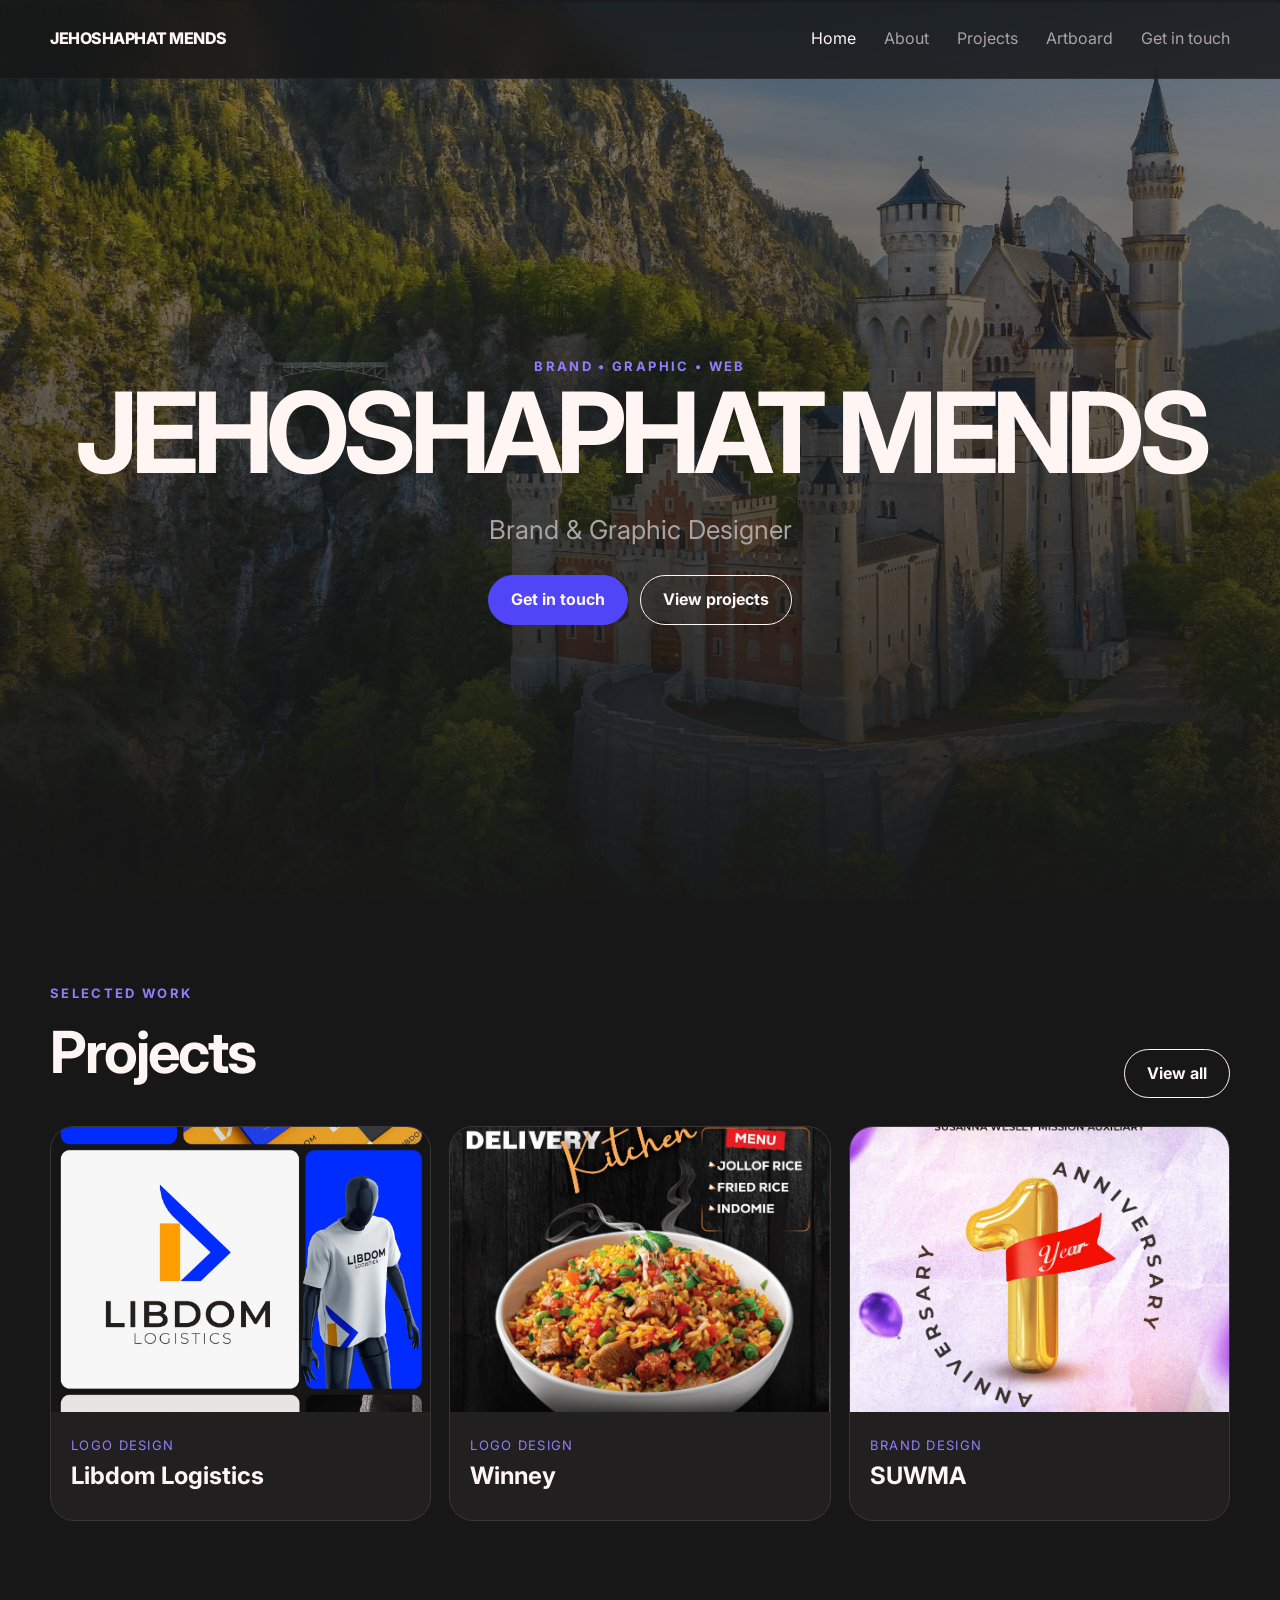
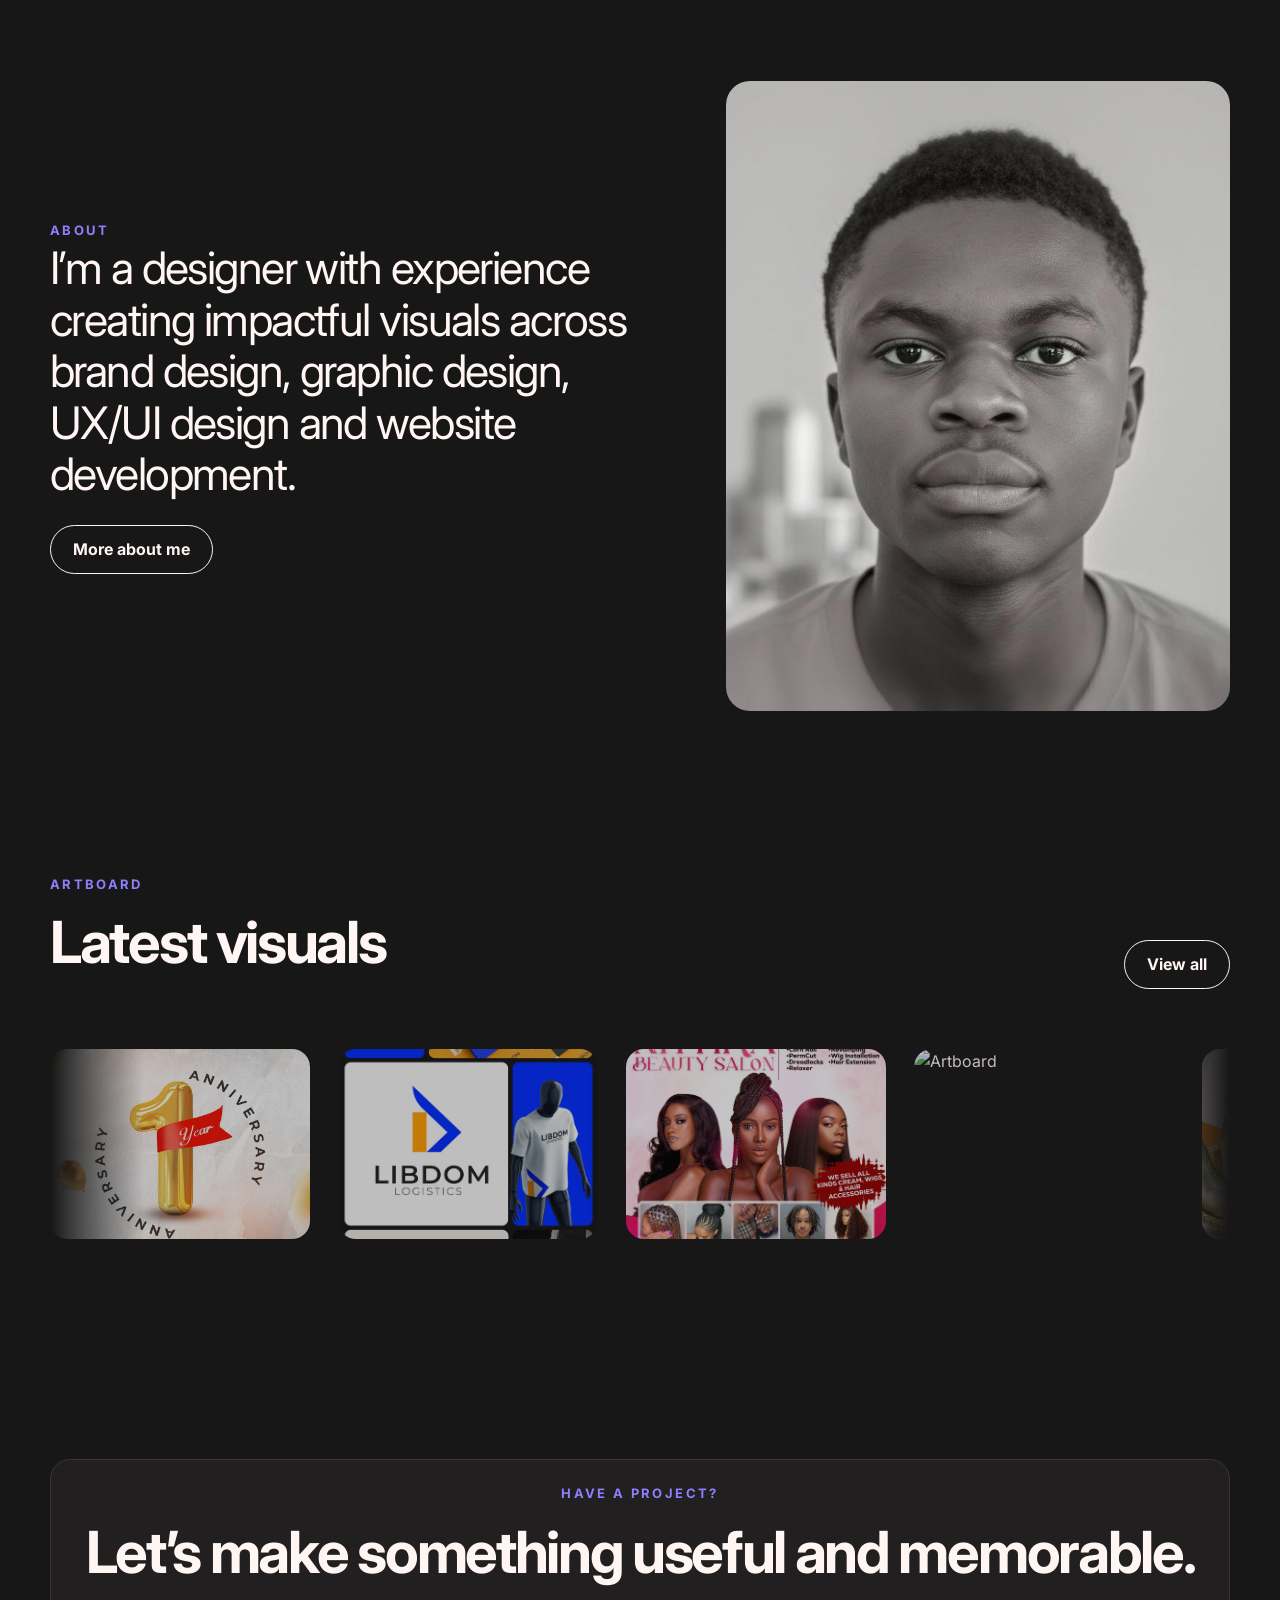
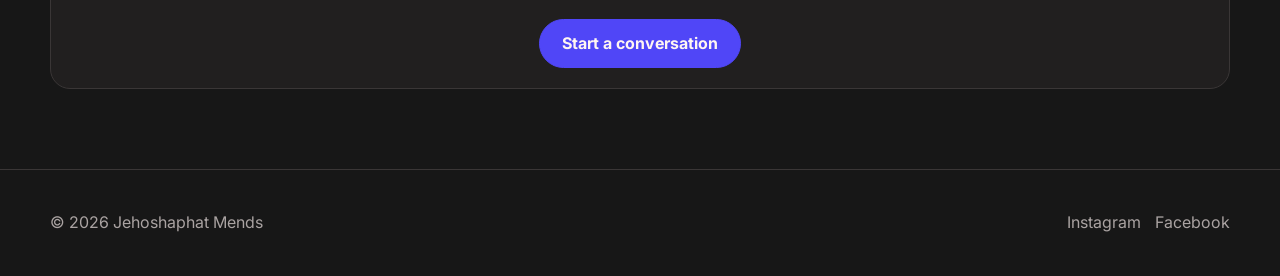
==== commit ca5732b5: "Add files via upload" ====
--- a/index.html
+++ b/index.html
@@ -1,173 +1,7 @@
-<!DOCTYPE html>
-<html lang="en">
-<head>
-    <meta charset="UTF-8">
-    <meta name="viewport" content="width=device-width, initial-scale=1.0">
-    <title>JEHOSHAPHAT MENDS</title>
-    <link rel="stylesheet" href="../style.css">
-</head>
-<body>
-    <nav class="container desktop-nav">
-            <a href="/Home/" class="logo">JEHOSHAPHAT MENDS</a>
-            <ul class="links">
-                <li><a href="/about/" class="links">About</a></li>
-                <li><a href="/Project/" class="links">Project</a></li>
-                <li><a href="/Artboard/" class="links">Artboard</a></li>
-                <li><a href="/Get-in-touch/" class="links">Get in touch</a></li>
-            </ul>
-    </nav>
-
-    <nav class="container mobile-nav">
-            <a href="/home/" class="logo">JEHOSHAPHAT MENDS</a>
-            <img src="../assets/icon-menu.svg" alt="" class="menu" >
-    </nav>
-
-    <nav class="container mobile-nav-list">
-        <img src="../assets/icon-menu-close.svg" alt="" class="close">
-            <ul class="links">
-                <li><a href="/about/" class="links">About</a></li>
-                <li><a href="/Project/" class="links">Project</a></li>
-                <li><a href="/Artboard/" class="links">Artboard</a></li>
-                <li><a href="/Get-in-touch/" class="links">Get in touch</a></li>
-            </ul>
-    </nav>
-
-
-    <!-- hero -->
-    <div class='hero container' id="Home">
-      <h1>JEHOSHAPHAT MENDS</h1>
-      <div class="sub-text">
-        <h2>Brand & Graphic</h2>
-        <h2>Designer</h2>
-      </div>
-      <button class="get-in-touch button"><a href="#Get-in-touch" >Get in touch</a></button>
-    </div>
-
-
-    <!-- projects -->
-    <div class='projects container'>
-      <p class="worked-with">I've worked with</p>
-      <div class="logo-slider">
-        <div class="mask-left"></div>
-        <div class="mask-right"></div>
-        <div class="logo-track">
-            <a href="https://maxibern.com" class="img" target="_blank"><img src="../assets/logo-1.png" alt="" class="logo-1" /></a>
-            <img src="../assets/logo-2.png" alt="" class="logo-2" />
-            <!-- <img src="assets/logo-3.png" alt="" class="logo-3" /> -->
-            <a href="https://maxibern.com" class="img" target="_blank"><img src="../assets/logo-1.png" alt="" class="logo-1" /></a>
-            <img src="../assets/logo-2.png" alt="" class="logo-2" />
-            <!-- <img src="assets/logo-3.png" alt="" class="logo-3" /> -->
-      </div>
-      </div>
-
-      <div class="project-main-container">
-        <div class="project-container item-1">
-            <img src="../assets/Libdom.jpeg" alt="" class="img">
-        <div class="title">
-            <p class="name">Libdom Logistics</p>
-            <p class="project-type">Logo Design</p>
-            <a href="/Projects/"><img src="../assets/arrow.png" alt="" class="arrow"></a>
-        </div>
-      </div>
-      <div class="project-container item-2">
-            <img src="../assets/Winney.jpg" alt="" class="img">
-        <div class="title">
-            <p class="name">Winney</p>
-            <p class="project-type">Logo Design</p>
-            <a href="/Projects/"><img src="../assets/arrow.png" alt="" class="arrow"></a>
-        </div>
-      </div>
-      <div class="project-container item-3">
-            <img src="../assets/Anniversary.jpg" alt="" class="img">
-        <div class="title">
-            <p class="name">SUWMA</p>
-            <p class="project-type">Logo Design</p>
-            <a href="/Projects/"><img src="../assets/arrow.png" alt="" class="arrow"></a>
-        </div>
-      </div>
-    </div>
-    <button class="veiw-more button"><a href="/Project/" >View project</a></button>
-    </div>
-    
-    <!-- About -->
-    <div class="about container">
-        <div class="about-text">
-            <h2>About</h2>
-            <p>
-                I’m a designer with 3 years of experience 
-                creating impactful visuals across 
-                UX/UI design, website development, 
-                logo creation, and brand design. 
-                Skilled in tools like Adobe Photoshop, 
-                Illustrator, Figma etc, I blend functionality 
-                and aesthetics to transform ideas 
-                into intuitive, user-centric digital experiences. 
-                I’m passionate about creating designs that 
-                not only look great but also solve 
-                real problems.
-            </p>
-        </div>
-        <div class="about-img">
-            <img src="../assets/About.jpg" alt="">
-        </div>
-    </div>
-
-    <!-- Artboard slider -->
-    <div class="works container">
-      <div class="logo-slider works-slider">
-        <div class="track">
-            <img class="works-img" src="../assets/Anni.jpg" alt="">
-            <img class="works-img" src="../assets/Libdom.jpeg" alt="">
-            <img class="works-img" src="../assets/Nhyira Salon.jpg" alt="">
-            <img class="works-img" src="../assets/Labour Day 4x4.png" alt="">
-            <img class="works-img" src="../assets/Seli frozen food.jpg" alt="">
-            <img class="works-img" src="../assets/Winney.jpg" alt="">
-            <img class="works-img" src="../assets/Ford collection.jpeg" alt="">
-            <img class="works-img" src="../assets/indepenArtboard 2.jpg" alt="">
-            <img class="works-img" src="../assets/Design1 copy.jpg" alt="">
-            <img class="works-img" src="../assets/Nhyira Salon.jpg" alt="">
-            <img class="works-img" src="../assets/Batter Bliss.jpg" alt="">
-            <img class="works-img" src="../assets/Right Guard.jpg" alt="">
-            <img class="works-img" src="../assets/sav last.jpg" alt="">
-            <img class="works-img" src="../assets/Anni.jpg" alt="">
-            <img class="works-img" src="../assets/Libdom.jpeg" alt="">
-            <img class="works-img" src="../assets/Nhyira Salon.jpg" alt="">
-            <img class="works-img" src="../assets/Labour Day 4x4.png" alt="">
-            <img class="works-img" src="../assets/Seli frozen food.jpg" alt="">
-            <img class="works-img" src="../assets/Winney.jpg" alt="">
-            <img class="works-img" src="../assets/Ford collection.jpeg" alt="">
-            <img class="works-img" src="../assets/indepenArtboard 2.jpg" alt="">
-            <img class="works-img" src="../assets/Design1 copy.jpg" alt="">
-            <img class="works-img" src="../assets/Nhyira Salon.jpg" alt="">
-            <img class="works-img" src="../assets/Batter Bliss.jpg" alt="">
-            <img class="works-img" src="../assets/Right Guard.jpg" alt="">
-            <img class="works-img" src="../assets/sav last.jpg" alt="">
-      </div>
-      </div>
-    </div>
-    <button class="veiw-more button"><a href="/Artboard/" >View artboard</a> </button>
-
-
-    <!-- contact -->
-    <div class="contact container">
-        <h2 class="say-hi">Say hi!</h2>
-        <button class="veiw-more button"><a href="/Get-in-touch/" >Get in touch</a> </button>
-    </div>
-
-
-    <Footer class="footer container">
-        <a href="/home/" class="logo">JEHOSHAPHAT MENDS</a>
-            <ul class="links">
-                <li><a href="/about/" class="links">About</a></li>
-                <li><a href="/Project/" class="links">Project</a></li>
-                <li><a href="/Artboard/" class="links">Artboard</a></li>
-                <li><a href="/Get-in-touch/" class="links">Get in touch</a></li>
-            </ul>
-            <div class="social-media-link">
-                <a href="https://facebook.com" target="_blank" class="facebook"><img src="../assets/facebook.png" alt=""></a>
-                <a href="https://instagram.com" target="_blank" class="instagram"><img src="../assets/instagram.png" alt=""></a>
-            </div>
-    </Footer>
-    <script src="../script.js"></script>
-</body>
-</html>
+<!doctype html><html lang="en"><head><meta charset="utf-8"><meta name="viewport" content="width=device-width,initial-scale=1"><meta name="description" content="Jehoshaphat Mends — Brand, Graphic and Web Designer."><title>Jehoshaphat Mends | Designer</title><link rel="stylesheet" href="https://fonts.googleapis.com/css2?family=Inter:wght@400;500;600;700;800&display=swap"><link rel="stylesheet" href="style.css"><script src="https://cdn.jsdelivr.net/npm/@supabase/supabase-js@2"></script><script src="config.js"></script><script src="supabase.js"></script><script defer src="app.js"></script></head><body>
+<header class="site-header"><div class="container nav"><a class="logo" href="index.html" data-setting="site_name">JEHOSHAPHAT MENDS</a><button class="menu-btn" data-menu aria-label="Open menu">☰</button><ul class="nav-links"><li><a class="active" href="index.html">Home</a></li><li><a href="about.html">About</a></li><li><a href="projects.html">Projects</a></li><li><a href="artboard.html">Artboard</a></li><li><a href="contact.html">Get in touch</a></li></ul></div><ul class="container mobile-links" data-mobile-links><li><a href="index.html">Home</a></li><li><a href="about.html">About</a></li><li><a href="projects.html">Projects</a></li><li><a href="artboard.html">Artboard</a></li><li><a href="contact.html">Get in touch</a></li></ul></header>
+<main><section class="hero"><div class="container reveal"><span class="eyebrow">Brand • Graphic • Web</span><h1 data-setting="hero_title">JEHOSHAPHAT MENDS</h1><p data-setting="hero_subtitle">Brand & Graphic Designer</p><div class="hero-actions"><a class="btn primary" href="contact.html">Get in touch</a><a class="btn" href="projects.html">View projects</a></div></div></section>
+<section class="section container"><div class="section-head reveal"><div><span class="eyebrow">Selected work</span><h2>Projects</h2></div><a class="btn" href="projects.html">View all</a></div><div class="cards" data-projects data-limit="3"><article class="card reveal"><img class="card-img" src="assets/Libdom.jpeg" alt="Libdom Logistics"><div class="card-body"><span class="tag">Logo Design</span><h3>Libdom Logistics</h3></div></article><article class="card reveal"><img class="card-img" src="assets/Winney.jpg" alt="Winney"><div class="card-body"><span class="tag">Logo Design</span><h3>Winney</h3></div></article><article class="card reveal"><img class="card-img" src="assets/Anniversary.jpg" alt="SUWMA"><div class="card-body"><span class="tag">Brand Design</span><h3>SUWMA</h3></div></article></div></section>
+<section class="section container"><div class="about-grid"><div class="reveal"><span class="eyebrow">About</span><p class="about-copy" data-setting="about_text">I’m a designer with experience creating impactful visuals across brand design, graphic design, UX/UI design and website development.</p><a class="btn" href="about.html" style="margin-top:24px">More about me</a></div><img class="reveal" data-setting="about_image" src="assets/About.jpg" alt="Jehoshaphat Mends"></div></section>
+<section class="section"><div class="container"><div class="section-head"><div><span class="eyebrow">Artboard</span><h2>Latest visuals</h2></div><a class="btn" href="artboard.html">View all</a></div><div class="artboard-strip"><div class="artboard-track" data-artboards><img src="assets/Anni.jpg" alt="Artboard"><img src="assets/Libdom.jpeg" alt="Artboard"><img src="assets/Nhyira Salon.jpg" alt="Artboard"><img src="assets/Labour Day 4x4.png" alt="Artboard"><img src="assets/Seli frozen food.jpg" alt="Artboard"></div></div></div></section>
+<section class="section container"><div class="admin-panel reveal" style="text-align:center"><span class="eyebrow">Have a project?</span><h2>Let’s make something useful and memorable.</h2><a class="btn primary" href="contact.html" style="margin-top:20px">Start a conversation</a></div></section></main><footer class="site-footer"><div class="container footer-inner"><span>© <span data-year></span> Jehoshaphat Mends</span><div class="socials"><a href="https://instagram.com" target="_blank">Instagram</a><a href="https://facebook.com" target="_blank">Facebook</a></div></div></footer></body></html>
--- a/style.css
+++ b/style.css
@@ -1,636 +1,123 @@
-@import url('https://fonts.googleapis.com/css2?family=Inter:ital,opsz,wght@0,14..32,100..900;1,14..32,100..900&family=Italianno&display=swap');
-@import url('https://fonts.googleapis.com/css2?family=Italianno&display=swap');
-
-:root{
-    /* Primary: Pot Black */
-    --primary-100: #FFF5F2;
-    --primary-200: #FBF4F2;
-    --primary-300: #E2DDDC;
-    --primary-400: #9D9B9B;
-    --primary-500: #171717;
-    --primary-600: #1B1818;
-    --primary-700: #1F1919;
-    --primary-800: #221C1C;
-    --primary-900: #261F1F;
-
-    /* Accent: Burning Ultrablue */
-    --accent-100: #F5F2FF;
-    --accent-200: #C5B9FF;
-    --accent-300: #8E80FD;
-    --accent-400: #5046F7;
-    --accent-500: #0E0EED;
-    --accent-600: #050FBB;
-    --accent-700: #01118A;
-    --accent-800: #000F58;
-    --accent-900: #000926;
-
-    /* Neutral */
-    --neutral-100: #FCFAFC;
-    --neutral-200: #EAE4EA;
-    --neutral-300: #D6CFD7;
-    --neutral-400: #C3BAC5;
-    --neutral-500: #B0A6B3;
-    --neutral-600: #8C848F;
-    --neutral-700: #69636C;
-    --neutral-800: #474349;
-    --neutral-900: #242226;
-}
-*{
-    padding: 0;
-    margin: 0;
-    box-sizing: border-box;
-    font-family: inter, sans-serif
-}
-body{
-    background-color: var(--primary-500);
-}
-.container{
-    padding-right: 10%;
-    padding-left: 10%;
-    overflow: hidden;
-}
-
-/* button{
-    background: none;
-    border: 1px solid var(--primary-100);
-    color: var(--primary-100);
-    font-size: 18px;
-    font-weight: 600;
-    padding: 10px 20px;
-    border-radius: 50px;
-    cursor: pointer;
-    align-items: center;
-} */
-.desktop-nav{
-    width: 100%;
-    display: flex;
-    flex-direction: row;
-    justify-content: space-around;
-    align-items: center;
-    padding: 20px 0;
-    background-color: #171717a8;
-    backdrop-filter: blur(10px);
-    position: fixed;
-    /* border-buttom: 1px solid var(--primary-100); */
-    top: 0;
-    left: 0;
-    z-index: 10;
-}
-.desktop-nav .logo{
-    color: var(--primary-100);
-    text-decoration: none;
-    cursor: pointer;
-    font-size: 20px;
-    font-weight: 700;
-}
-.mobile-nav-list, .mobile-nav{
-    display: none;
-}
-.links{
-    display: flex;
-    flex-direction: row;
-    margin: 2px 20px;
-    font-size: 18px;
-    color: var(--primary-400);
-    text-decoration: none;
-    list-style: none;
-}
-.links:hover{
-    color: var(--primary-300);
-}
-.links:focus{
-    color: var(--primary-100)
-}
-
-.hero{
-    height: 100vh;
-    display: flex;
-    flex-direction: column;
-    justify-content: center;
-    align-items: center;
-    margin: 20px 0 0 0;
-    background: linear-gradient(#171717b6,#171717), url(assets/background.png);
-}
-h1{
-    font-size: 110px;
-    color: var(--primary-100);
-    text-align: center;
-    align-content: center;
-}
-.sub-text{
-    padding: 10px 0;
-    line-height: 60px;
-}
-.sub-text h2{
-    color: var(--primary-300);
-    font-size: 70px;
-    text-align: center;
-}
-.get-in-touch, .veiw-more{
-    font-size: 30px;
-    font-weight: 600;
-    padding: 10px 30px;
-    margin:30px 0 0 0;
-    background: none;
-    color: var(--primary-100);
-    border: 1px solid var(--primary-100);
-    border-radius: 50px;
-    cursor: pointer;
-}
-.get-in-touch:hover, .veiw-more:hover{
-    background: var(--primary-100);
-    color: var(--primary-500);
-    transition: .5s all;
-}
-
-
-/* .logos{
-    display: flex;
-     flex-direction: row;
-    align-items: center;
-    animation: scroll 20s linear infinite;
-    ;
-}
-
-
-img{
-    width: 115px;
-    margin: 0 45px;
-    
-}
-
-
-@keyframes scroll{
-    from{transform: translateX(0);}
-    to{transform: translateX(-50%);}
-} */
-
-
-.logo-slider {
-  overflow: hidden;
-  white-space: nowrap;
-  width: 100%;
-  position: relative;
-
-}
-
-.logo-track {
-  display: inline-block;
-  white-space: nowrap;
-  animation: scroll 25s linear infinite;
-}
-
-.logo-track img {
-  margin: 0 2rem;
-  vertical-align: middle;
-  transition: transform 0.2s ease;
-  opacity: 50%;
-}
-
-.logo-track img:hover {
-  transform: scale(1.2);
-}
-
-@keyframes scroll {
-  0% {
-    transform: translateX(0);
-  }
-  100% {
-    transform: translateX(-70%);
-  }
-}
- @keyframes show {
-    from{
-      opacity: 0;
-      transform: translateY(-20px);
-    }
-    to{
-      opacity: 1;
-      transform: translateY(0);
-    }    
-  }
-
-
-
-.mask-left{
-    position: absolute;
-    top: 0;
-    left: 0;
-    height: 100%;
-    width: 200px;
-    background: linear-gradient(to right, #171717,#171717c6,transparent) ;
-    z-index: 5;
-}
-.mask-right{
-    position: absolute;
-    top: 0;
-    right: 0;
-    height: 100%;
-    width: 200px;
-    background: linear-gradient(to left, #171717,#171717c6,transparent 100%) ;
-    z-index: 5;
-}
-.projects p{
-    color: var(--primary-100);
-    margin: 1rem 0;
-    font-size: 20px;
-    text-align: center;
-}
-
-.project-container{
-    width: 330px;
-    height: 490px;
-    border: 1px solid var(--primary-100);
-    border-radius: 30px;
-    margin: 50px 0;
-    overflow: hidden;
-    animation: show .5s ease;
-    
-}
-.project-container:hover{
-    scale: 1.02;
-    transform: translateY(-5px);
-    transition: .5s;
-}
-
-.project-container .img{
-    width: 450px;
-    height: 380px;
-    right: 3px;
-    position: relative;
-    top: -20px;
-    left: -30px;
-    object-fit: cover;
-}
-
-.title .name{
-    text-align: left;
-    padding-left: 40px;
-    margin: 0;
-    font-size: 25px;
-}
-.title .project-type{
-    color: var(--primary-400);
-    text-align: left;
-    padding-left: 40px;
-    margin: 0;
-    font-size: 20px;
-}
-.arrow{
-    width: 45px;
-    position: relative;
-    top: -40px;
-    left: 16rem;
-    opacity: 50%;
-}
-.project-container:hover .arrow{
-    opacity: 100%;
-    transform: rotate(-45deg);
-    transition: .5s;
-}
-.project-main-container{
-    display: grid;
-    grid-template-areas: 
-    'item-1 item-2 item-3';
-    gap: 25px;
-    justify-content: center;
-    align-items: center;
-}
-.item-1{
-    grid-area: item-1;
-}
-.item-2{
-    grid-area: item-2;
-}
-
-.veiw-more{
-    margin: 0;
-    position: relative;
-    left: 41%;
-}
-.button a{
-    text-decoration: none;
-    color: var(--primary-100);
-    padding: 20px;
-}
-.button a:hover{
-    color: var(--primary-500);
-}
-.about{
-    display: flex;
-    flex-direction: row;
-    justify-content: space-between;
-    align-items: center;
-    width: 100%;
-    margin: 100px 0;
-}
-.about-text{
-    width: 50%;
-    color: var(--primary-100);
-}
-.about-text h2{
-    font-size: 70px;
-    padding: 0 0 20px 0;
-
-}
-.about-text p{
-    font-size: 26px;
-    margin-top: 20px;
-}
-.about-img{
-    width: 400px;
-    height: 500px;
-    overflow: hidden;
-    border-radius: 20px;
-}
-.about-img img{
-    width: 550px;
-    position: relative;
-    left: -75px;
-}
-.works-img{
-    width: 300px;
-    position: relative;
-    vertical-align: middle;
-    top: -70px;
-    opacity: 70% !important;
-}
-.track{
-    display: inline-block;
-  white-space: nowrap;
-  animation: scroll 35s linear infinite;
-  gap: 10px;
-  padding: 0 10px;
-}
-
-.works-slider{
-    margin: 20px 0;
-    overflow: hidden;
-  white-space: nowrap;
-  width: 100%;
-  height: 300px;
-  position: relative;
-}
-
-.contact{
-    width: 100%;
-    margin: 10rem 0;
-    display: flex;
-    flex-direction: row;
-    justify-content: space-between;
-    align-items: center;
-    overflow: hidden;
-}
-.contact h2{
-    color: var(--primary-100);
-    font-size: 70px;
-}
-.contact button{
-    position: relative;
-    left: -80px;
-}
-.footer{
-    width: 100%;
-    display: flex;
-    flex-direction: row;
-    justify-content: space-between;
-    align-items: center;
-}
-.footer .logo{
-    font-weight: 700;
-    text-decoration: none;
-    color: var(--primary-100);
-}
-@media (max-width: 768px){
-
-  .container{
-    padding-left: 5%;
-    padding-right: 5%;
-  }
-
-  .desktop-nav{
-    display: none;
-  }
-
-  .mobile-nav{
-    width: 100%;
-    background: #1717176e;
-    backdrop-filter: blur(15px);
-    display: flex;
-    flex-direction: row;
-    justify-content: space-around;
-    padding: 20px 0;
-    position: fixed;
-    z-index: 10;
-  }
-
-  .mobile-nav a{
-    color: var(--primary-100);
-    text-decoration: none;
-    font-weight: 600;
-  }
-
-  .mobile-nav img{
-    width: 30px;
-  }
-
-  .mobile-nav-list{
-    width: 100%;
-    height: 100vh;
-    position: absolute;
-    z-index: 11;
-    background: #171717d8;
-    backdrop-filter: blur(20px);
-    position: fixed;
-    /* display: none; */
-    animation: show .3s ease;
-  }
-
-  .mobile-nav-list .links{
-    flex-direction: column;
-    align-items: center;
-    margin: 10px 0;
-    font-size: 30px;
-    position: relative;
-    top: 30px;
-  }
-
-  .mobile-nav-list .close{
-    width: 30px;
-    position: relative;
-    top: 30px;
-    left: 300px;
-  }
-
-  h1{
-    font-size: 48px;
-  }
-
-  .sub-text h2{
-    font-size: 28px;
-    line-height: 36px;
-  }
-
-  .get-in-touch, .veiw-more{
-    font-size: 18px;
-    padding: 8px 20px;
-  }
-
-  .hero{
-    padding: 0 10px;
-    text-align: center;
-    max-height: 80vh;
-    margin: 0;
-  }
-
-  /* Projects */
-  .project-main-container{
-    grid-template-areas:
-      'item-1'
-      'item-2'
-      'item-3';
-  }
-
-  .logo-track img {
-    margin: 0 1rem;
-    vertical-align: middle;
-    transition: transform 0.2s ease;
-    opacity: 50%;
-    width: 150px;
-  }
-
-  .project-container{
-    width: 300px;
-    height: auto;
-    margin: 5px;
-    animation: show .5s ease;
-  }
-
-  .project-container .img{
-    width: 400px;
-    height: 250px;
-    left: -50px;
-    top: 0;
-  }
-
-  .mask-left{
-    position: absolute;
-    top: 0;
-    left: 0;
-    height: 100%;
-    width: 100px;
-    background: linear-gradient(to right, #171717,#171717c6,transparent) ;
-    z-index: 5;
-}
-.mask-right{
-    position: absolute;
-    top: 0;
-    right: 0;
-    height: 100%;
-    width: 100px;
-    background: linear-gradient(to left, #171717,#171717c6,transparent 100%) ;
-    z-index: 5;
-}
-
-  .title .name{
-    text-align: left;
-    padding-left: 40px;
-    margin-top: 10px;
-    font-size: 25px;
-  }
-.title .project-type{
-    color: var(--primary-400);
-    text-align: left;
-    padding-left: 40px;
-    margin: 5px 0;
-    font-size: 20px;
-  }
-
-  .arrow{
-    left: 75%;
-    top: -40px;
-  }
-
-  .veiw-more{
-    left: 0;
-    display: block;
-    margin: 20px auto;
-  }
-
-  /* About section */
-  .about{
-    flex-direction: column;
-    gap: 30px;
-    text-align: center;
-  }
-
-  .about-text{
-    width: 100%;
-  }
-
-  .about-text h2{
-    font-size: 40px;
-  }
-
-  .about-text p{
-    font-size: 15px;
-  }
-
-  .about-img{
-    width: 300px;
-    height: 400px;
-  }
-
-  .about-img img{
-    width: 400px;
-    left: -50px;
-  }
-
-  .works-img{
-    width: 200px;
-    position: relative;
-    top: -70px;
-    opacity: 70% !important;
-  }
-.track{
-    display: inline-block;
-    white-space: nowrap;
-    animation: scroll 35s linear infinite;
-  }
-
-.works-slider{
-    margin: 20px 0;
-    overflow: hidden;
-    white-space: nowrap;
-    width: 100%;
-    height: 150px;
-    position: relative;
-  }
-
-  /* Contact */
-  .contact{
-    flex-direction: column;
-    gap: 20px;
-    text-align: center;
-  }
-
-  .contact h2{
-    font-size: 40px;
-  }
-  .contact button{
-    left: 0;
-  }
-  /* Footer */
-  .footer{
-    flex-direction: row;
-    justify-content: space-evenly;
-    gap: 80px;
-    text-align: center;
-  }
-  .footer .links{
-    display: none;
-  }
-  .social-media-link img{
-    width: 20px;
-  }
-}+/* =========================================================
+   BEGINNER DESIGN AREA
+   Change these variables to change the whole website.
+   ========================================================= */
+:root {
+  --bg: #171717;              /* Main background */
+  --surface: #211f1f;         /* Cards */
+  --surface-2: #2a2727;
+  --text: #fff5f2;            /* Main text */
+  --muted: #aaa3a2;           /* Secondary text */
+  --line: #3a3636;
+  --accent: #5046f7;          /* Buttons / highlights */
+  --accent-soft: #8e80fd;
+  --max: 1180px;
+  --radius: 24px;
+  --header-height: 78px;
+}
+
+* { box-sizing: border-box; margin: 0; padding: 0; }
+html { scroll-behavior: smooth; }
+body { background: var(--bg); color: var(--text); font-family: Inter, Arial, sans-serif; line-height: 1.6; overflow-x: hidden; }
+a { color: inherit; text-decoration: none; }
+img { max-width: 100%; display: block; }
+button, input, textarea, select { font: inherit; }
+.container { width: min(var(--max), calc(100% - 40px)); margin-inline: auto; }
+
+.site-header { position: fixed; top: 0; left: 0; width: 100%; z-index: 50; background: rgba(23,23,23,.82); backdrop-filter: blur(16px); border-bottom: 1px solid rgba(255,255,255,.05); }
+.nav { height: var(--header-height); display: flex; align-items: center; justify-content: space-between; }
+.logo { font-weight: 800; letter-spacing: -.03em; }
+.nav-links { display: flex; gap: 28px; list-style: none; color: var(--muted); }
+.nav-links a:hover, .nav-links a.active { color: var(--text); }
+.menu-btn { display:none; background:none; border:0; color:var(--text); font-size:28px; cursor:pointer; }
+.mobile-links { display:none; padding: 0 20px 20px; list-style:none; }
+.mobile-links a { display:block; padding:10px 0; color:var(--muted); }
+
+.hero { min-height: 100vh; display:grid; place-items:center; text-align:center; padding-top:var(--header-height); background: linear-gradient(rgba(23,23,23,.45),rgba(23,23,23,.96)), url('assets/background.png') center/cover; }
+.hero h1 { font-size:clamp(52px,9vw,112px); line-height:.95; letter-spacing:-.06em; }
+.hero p { max-width:700px; margin:24px auto; color:var(--muted); font-size:clamp(18px,2.2vw,26px); }
+.eyebrow { text-transform:uppercase; letter-spacing:.18em; color:var(--accent-soft); font-size:13px; font-weight:700; }
+.hero-actions { display:flex; gap:12px; justify-content:center; flex-wrap:wrap; }
+.btn { display:inline-flex; align-items:center; justify-content:center; border:1px solid var(--text); border-radius:999px; padding:11px 22px; font-weight:700; cursor:pointer; transition:.25s ease; background:transparent; color:var(--text); }
+.btn:hover { transform:translateY(-2px); background:var(--text); color:var(--bg); }
+.btn.primary { background:var(--accent); border-color:var(--accent); }
+.btn.primary:hover { background:var(--accent-soft); color:var(--text); }
+
+.page { padding:140px 0 80px; min-height:100vh; }
+.page-title { font-size:clamp(48px,7vw,88px); letter-spacing:-.05em; line-height:1; margin:12px 0 20px; }
+.page-intro { color:var(--muted); max-width:720px; font-size:19px; }
+.section { padding:80px 0; }
+.section-head { display:flex; justify-content:space-between; gap:20px; align-items:end; margin-bottom:28px; }
+.section h2 { font-size:clamp(32px,5vw,58px); letter-spacing:-.04em; }
+.muted { color:var(--muted); }
+
+.logo-strip, .artboard-strip { overflow:hidden; margin:60px 0; mask-image:linear-gradient(to right, transparent, black 8%, black 92%, transparent); }
+.logo-track, .artboard-track { display:flex; width:max-content; gap:28px; animation:marquee var(--logo-speed,24s) linear infinite; }
+.logo-track:hover, .artboard-track:hover { animation-play-state:paused; }
+.logo-track img { width:140px; height:70px; object-fit:contain; opacity:.6; filter:grayscale(1); }
+.artboard-track img { width:260px; height:190px; object-fit:cover; border-radius:18px; opacity:.75; }
+@keyframes marquee { to { transform:translateX(-50%); } }
+
+.about-grid { display:grid; grid-template-columns:1.1fr .9fr; gap:60px; align-items:center; }
+.about-grid img { width:100%; border-radius:var(--radius); aspect-ratio:4/5; object-fit:cover; }
+.about-copy { font-size:clamp(24px,3.5vw,48px); line-height:1.15; letter-spacing:-.035em; }
+.stats { display:grid; grid-template-columns:repeat(3,1fr); gap:14px; margin-top:35px; }
+.stat { border-top:1px solid var(--line); padding-top:14px; }
+.stat strong { display:block; font-size:34px; }
+
+.cards { display:grid; grid-template-columns:repeat(3,1fr); gap:18px; }
+.card { background:var(--surface); border:1px solid var(--line); border-radius:var(--radius); overflow:hidden; transition:.3s ease; }
+.card:hover { transform:translateY(-7px); border-color:var(--accent); }
+.card-img { width:100%; aspect-ratio:4/3; object-fit:cover; }
+.card-body { padding:20px; }
+.card h3 { font-size:24px; margin-bottom:4px; }
+.tag { display:inline-block; color:var(--accent-soft); font-size:13px; text-transform:uppercase; letter-spacing:.1em; }
+
+.contact-grid { display:grid; grid-template-columns:.8fr 1.2fr; gap:40px; }
+.form { display:grid; gap:14px; }
+.field { display:grid; gap:7px; }
+.field label { color:var(--muted); font-size:14px; }
+.field input, .field textarea, .field select { width:100%; background:var(--surface); border:1px solid var(--line); color:var(--text); padding:13px 14px; border-radius:14px; outline:none; }
+.field textarea { min-height:170px; resize:vertical; }
+.field input:focus, .field textarea:focus, .field select:focus { border-color:var(--accent); }
+.notice { padding:12px 14px; border-radius:12px; background:var(--surface); color:var(--muted); }
+
+.site-footer { border-top:1px solid var(--line); padding:40px 0; color:var(--muted); }
+.footer-inner { display:flex; justify-content:space-between; gap:20px; align-items:center; }
+.socials { display:flex; gap:14px; }
+
+/* Easy-to-edit reveal animation. */
+.reveal { opacity:0; transform:translateY(var(--reveal-distance,24px)); transition:opacity var(--reveal-duration,700ms) ease, transform var(--reveal-duration,700ms) ease; }
+.reveal.show { opacity:1; transform:none; }
+
+/* Admin */
+.admin-shell { min-height:100vh; padding:40px 0; }
+.admin-wrap { display:grid; grid-template-columns:240px 1fr; gap:22px; }
+.admin-sidebar, .admin-panel { background:var(--surface); border:1px solid var(--line); border-radius:20px; padding:20px; }
+.admin-sidebar { height:max-content; position:sticky; top:20px; }
+.admin-nav { display:grid; gap:8px; margin-top:20px; }
+.admin-nav button { background:transparent; border:1px solid transparent; color:var(--muted); text-align:left; padding:10px; border-radius:10px; cursor:pointer; }
+.admin-nav button.active, .admin-nav button:hover { background:var(--surface-2); color:var(--text); }
+.admin-section { display:none; }
+.admin-section.active { display:block; }
+.admin-list { display:grid; gap:10px; margin-top:18px; }
+.admin-item { display:flex; gap:15px; align-items:center; justify-content:space-between; padding:12px; border:1px solid var(--line); border-radius:14px; }
+.admin-item img { width:90px; height:65px; object-fit:cover; border-radius:10px; }
+.actions { display:flex; gap:8px; flex-wrap:wrap; }
+.hidden { display:none !important; }
+
+@media (max-width: 850px) {
+  .nav-links { display:none; }
+  .menu-btn { display:block; }
+  .mobile-links.open { display:block; }
+  .about-grid, .contact-grid, .admin-wrap { grid-template-columns:1fr; }
+  .cards { grid-template-columns:1fr 1fr; }
+  .stats { grid-template-columns:1fr; }
+  .admin-sidebar { position:static; }
+}
+@media (max-width: 560px) {
+  .container { width:min(var(--max), calc(100% - 28px)); }
+  .cards { grid-template-columns:1fr; }
+  .hero h1 { font-size:52px; }
+  .footer-inner { flex-direction:column; align-items:flex-start; }
+}
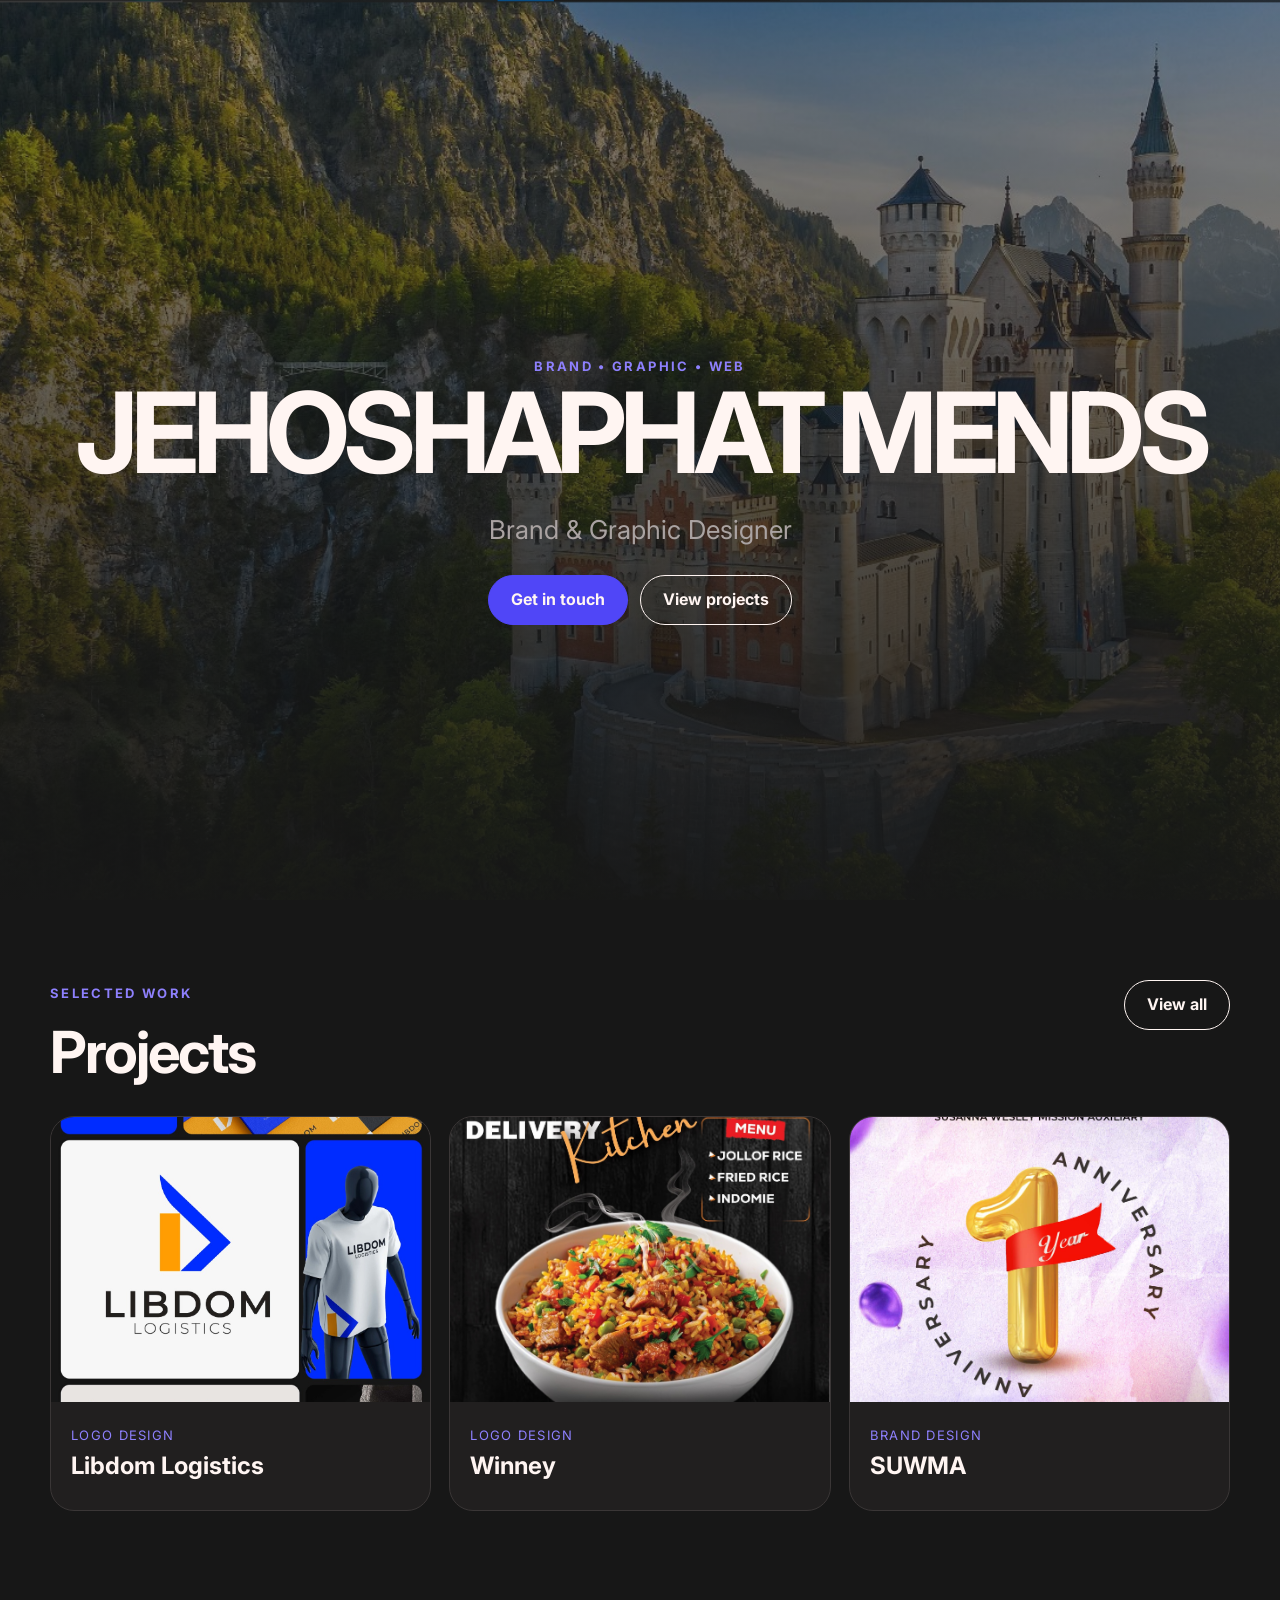
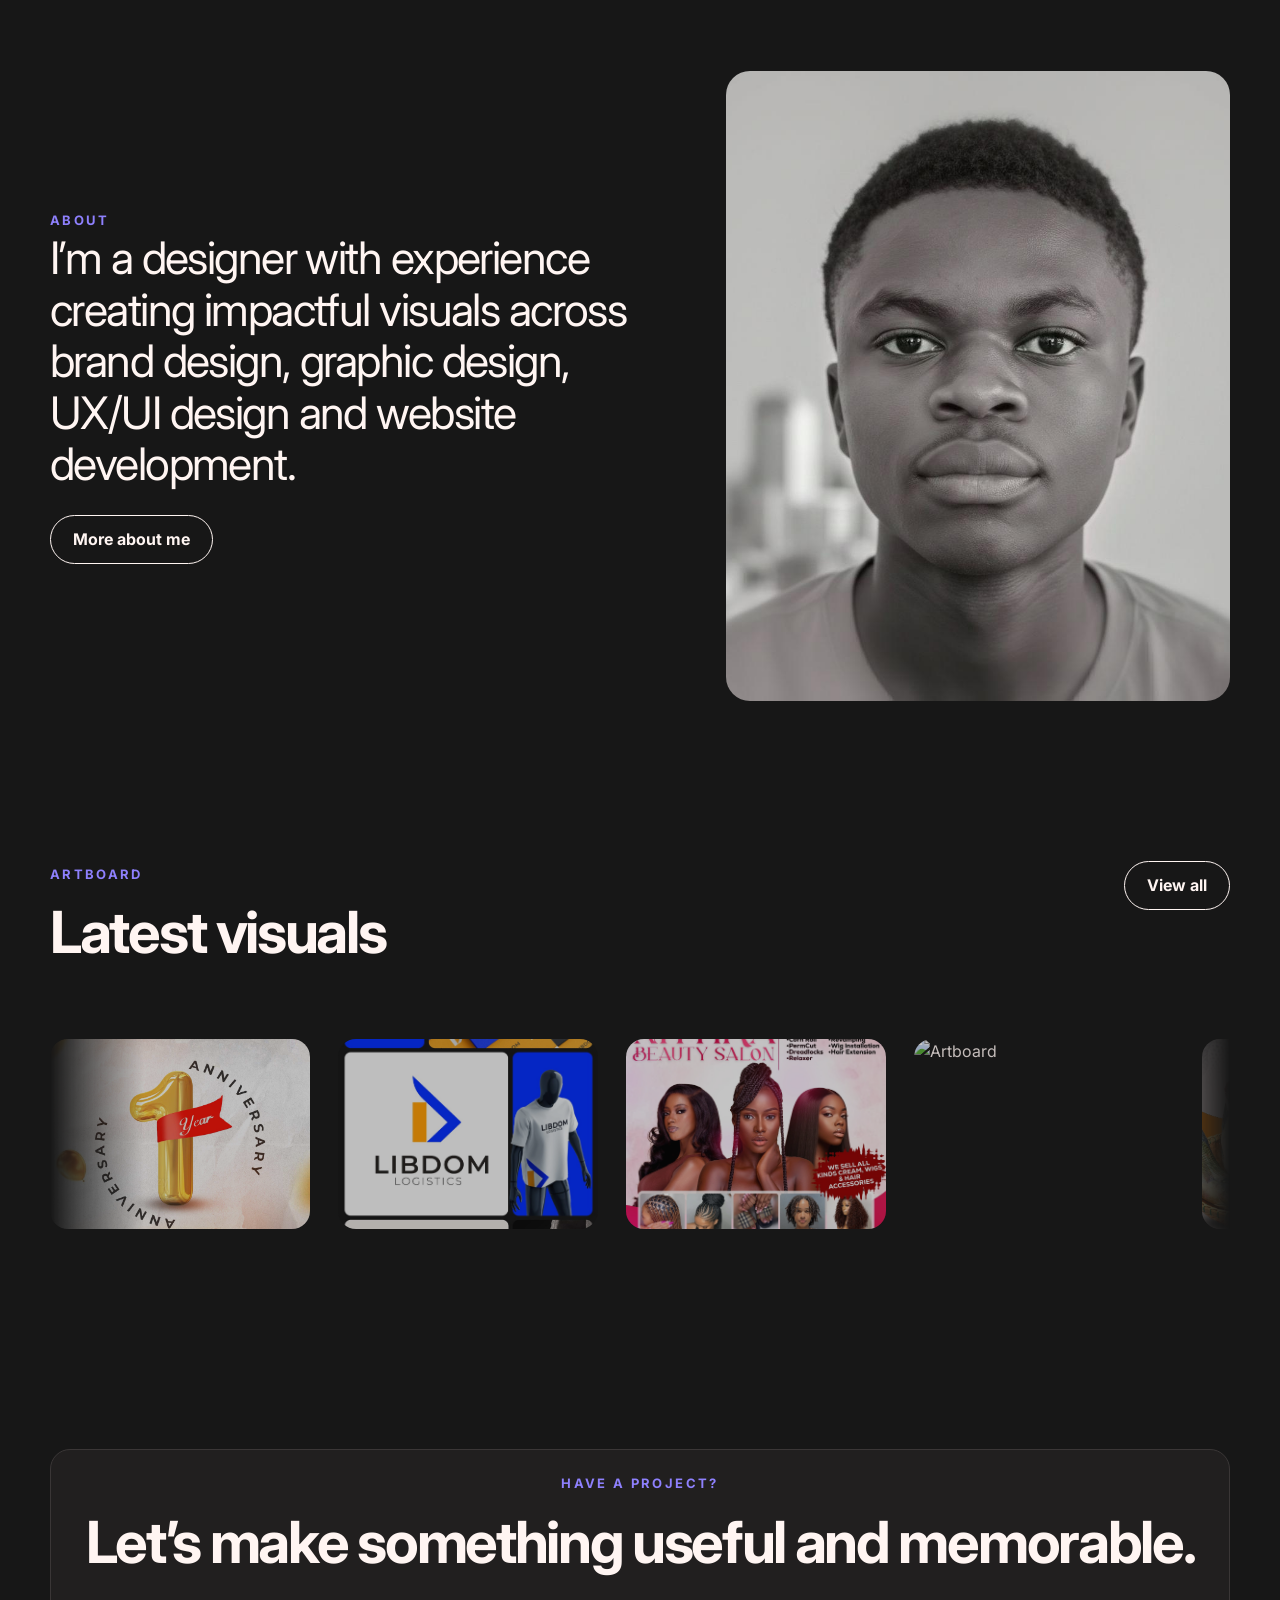
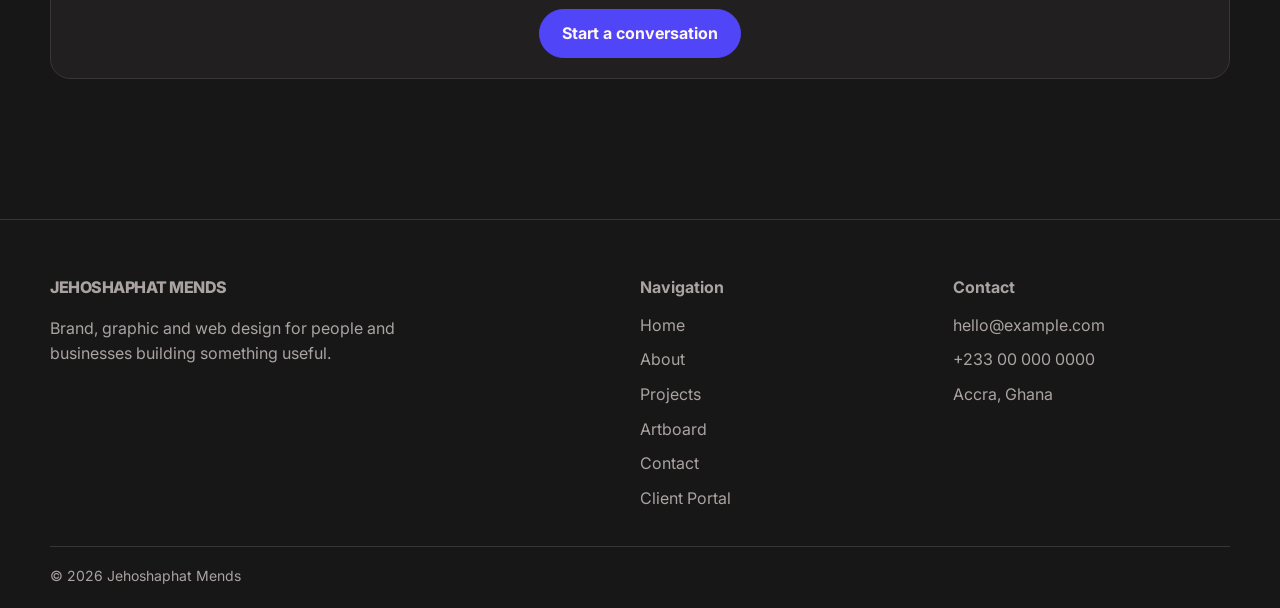
==== commit e0d1b024: "Add files via upload" ====
--- a/index.html
+++ b/index.html
@@ -1,7 +1,7 @@
 <!doctype html><html lang="en"><head><meta charset="utf-8"><meta name="viewport" content="width=device-width,initial-scale=1"><meta name="description" content="Jehoshaphat Mends — Brand, Graphic and Web Designer."><title>Jehoshaphat Mends | Designer</title><link rel="stylesheet" href="https://fonts.googleapis.com/css2?family=Inter:wght@400;500;600;700;800&display=swap"><link rel="stylesheet" href="style.css"><script src="https://cdn.jsdelivr.net/npm/@supabase/supabase-js@2"></script><script src="config.js"></script><script src="supabase.js"></script><script defer src="app.js"></script></head><body>
-<header class="site-header"><div class="container nav"><a class="logo" href="index.html" data-setting="site_name">JEHOSHAPHAT MENDS</a><button class="menu-btn" data-menu aria-label="Open menu">☰</button><ul class="nav-links"><li><a class="active" href="index.html">Home</a></li><li><a href="about.html">About</a></li><li><a href="projects.html">Projects</a></li><li><a href="artboard.html">Artboard</a></li><li><a href="contact.html">Get in touch</a></li></ul></div><ul class="container mobile-links" data-mobile-links><li><a href="index.html">Home</a></li><li><a href="about.html">About</a></li><li><a href="projects.html">Projects</a></li><li><a href="artboard.html">Artboard</a></li><li><a href="contact.html">Get in touch</a></li></ul></header>
+
 <main><section class="hero"><div class="container reveal"><span class="eyebrow">Brand • Graphic • Web</span><h1 data-setting="hero_title">JEHOSHAPHAT MENDS</h1><p data-setting="hero_subtitle">Brand & Graphic Designer</p><div class="hero-actions"><a class="btn primary" href="contact.html">Get in touch</a><a class="btn" href="projects.html">View projects</a></div></div></section>
 <section class="section container"><div class="section-head reveal"><div><span class="eyebrow">Selected work</span><h2>Projects</h2></div><a class="btn" href="projects.html">View all</a></div><div class="cards" data-projects data-limit="3"><article class="card reveal"><img class="card-img" src="assets/Libdom.jpeg" alt="Libdom Logistics"><div class="card-body"><span class="tag">Logo Design</span><h3>Libdom Logistics</h3></div></article><article class="card reveal"><img class="card-img" src="assets/Winney.jpg" alt="Winney"><div class="card-body"><span class="tag">Logo Design</span><h3>Winney</h3></div></article><article class="card reveal"><img class="card-img" src="assets/Anniversary.jpg" alt="SUWMA"><div class="card-body"><span class="tag">Brand Design</span><h3>SUWMA</h3></div></article></div></section>
 <section class="section container"><div class="about-grid"><div class="reveal"><span class="eyebrow">About</span><p class="about-copy" data-setting="about_text">I’m a designer with experience creating impactful visuals across brand design, graphic design, UX/UI design and website development.</p><a class="btn" href="about.html" style="margin-top:24px">More about me</a></div><img class="reveal" data-setting="about_image" src="assets/About.jpg" alt="Jehoshaphat Mends"></div></section>
 <section class="section"><div class="container"><div class="section-head"><div><span class="eyebrow">Artboard</span><h2>Latest visuals</h2></div><a class="btn" href="artboard.html">View all</a></div><div class="artboard-strip"><div class="artboard-track" data-artboards><img src="assets/Anni.jpg" alt="Artboard"><img src="assets/Libdom.jpeg" alt="Artboard"><img src="assets/Nhyira Salon.jpg" alt="Artboard"><img src="assets/Labour Day 4x4.png" alt="Artboard"><img src="assets/Seli frozen food.jpg" alt="Artboard"></div></div></div></section>
-<section class="section container"><div class="admin-panel reveal" style="text-align:center"><span class="eyebrow">Have a project?</span><h2>Let’s make something useful and memorable.</h2><a class="btn primary" href="contact.html" style="margin-top:20px">Start a conversation</a></div></section></main><footer class="site-footer"><div class="container footer-inner"><span>© <span data-year></span> Jehoshaphat Mends</span><div class="socials"><a href="https://instagram.com" target="_blank">Instagram</a><a href="https://facebook.com" target="_blank">Facebook</a></div></div></footer></body></html>
+<section class="section container"><div class="admin-panel reveal" style="text-align:center"><span class="eyebrow">Have a project?</span><h2>Let’s make something useful and memorable.</h2><a class="btn primary" href="contact.html" style="margin-top:20px">Start a conversation</a></div></section></main><footer class="site-footer"><div class="container footer-grid"><div><a class="logo" href="index.html" data-setting="site_name">JEHOSHAPHAT MENDS</a><p class="muted footer-copy">Brand, graphic and web design for people and businesses building something useful.</p></div><div><strong>Navigation</strong><nav class="footer-nav"><a href="index.html">Home</a><a href="about.html">About</a><a href="projects.html">Projects</a><a href="artboard.html">Artboard</a><a href="contact.html">Contact</a><a href="client.html">Client Portal</a></nav></div><div><strong>Contact</strong><div class="footer-contact"><span data-contact="email">hello@example.com</span><span data-contact="phone">+233 00 000 0000</span><span data-contact="location">Accra, Ghana</span></div></div></div><div class="container footer-bottom"><span>© <span data-year></span> Jehoshaphat Mends</span></div></footer><script>document.addEventListener('DOMContentLoaded',async()=>{if(typeof SITE_CONFIG==='undefined'||SITE_CONFIG.supabaseUrl.startsWith('YOUR_'))return;const s=(await getSettings()).site||{};document.querySelectorAll('[data-contact]').forEach(e=>{const v=s[e.dataset.contact];if(v)e.textContent=v;});});</script></body></html>
--- a/style.css
+++ b/style.css
@@ -121,3 +121,25 @@
   .hero h1 { font-size:52px; }
   .footer-inner { flex-direction:column; align-items:flex-start; }
 }
+
+/* Work detail and clickable portfolio cards */
+.work-card-link{display:block;color:inherit;text-decoration:none;}
+.work-card-link .btn{display:inline-block;}
+.artboard-link{display:block;min-width:0;}
+.artboard-link img{display:block;width:100%;height:100%;object-fit:cover;}
+.work-detail-grid{display:grid;grid-template-columns:minmax(0,1.2fr) minmax(300px,.8fr);gap:48px;align-items:start;}
+.work-detail-image{display:block;width:100%;max-height:760px;object-fit:contain;background:var(--surface,#f4f4f4);border-radius:18px;}
+.work-detail-copy{padding-top:12px;}
+.work-description{font-size:18px;line-height:1.8;margin:24px 0 28px;white-space:normal;}
+.back-link{display:inline-block;margin-bottom:22px;color:inherit;text-decoration:none;font-weight:600;}
+.back-link:hover{text-decoration:underline;}
+@media(max-width:800px){.work-detail-grid{grid-template-columns:1fr;gap:28px}.work-detail-copy{padding-top:0}}
+
+/* Admin message notifications */
+.message-badge{display:inline-flex;min-width:20px;height:20px;padding:0 6px;margin-left:6px;align-items:center;justify-content:center;border-radius:999px;font-size:11px;font-weight:800;background:currentColor;color:#fff}.message-badge.hidden{display:none}.section-head{display:flex;justify-content:space-between;gap:20px;align-items:flex-start;margin-bottom:18px}.message-tools{display:flex;gap:8px;flex-wrap:wrap}.unread-message{border-left:3px solid currentColor}.message-title{display:flex;align-items:center;gap:8px}.new-label{font-size:10px;letter-spacing:.08em;padding:3px 7px;border-radius:999px;background:currentColor;color:#fff}.admin-nav button{position:relative}@media(max-width:700px){.section-head{display:block}.message-tools{margin-top:12px}}
+.portal-tabs{display:flex;gap:8px;margin:20px 0}.portal-tabs .active{border-color:var(--accent);color:var(--text)}
+.portal-grid{display:grid;grid-template-columns:220px 1fr;gap:20px}.portal-head{display:flex;justify-content:space-between;align-items:flex-end;margin-bottom:20px}.client-section{display:none}.client-section.active{display:block}.stat-grid{display:grid;grid-template-columns:repeat(3,1fr);gap:14px;margin-bottom:30px}.stat-card{padding:22px;border:1px solid var(--line);border-radius:16px;background:var(--surface-2)}.stat-card strong{display:block;font-size:32px}.stat-card span{color:var(--muted)}.invoice-card{border:1px solid var(--line);border-radius:16px;padding:18px;margin-bottom:12px}.invoice-head{display:flex;justify-content:space-between;gap:12px}.invoice-total{font-size:26px;font-weight:800;margin:12px 0}.invoice-lines>div{display:flex;justify-content:space-between;padding:8px 0;border-bottom:1px solid var(--line)}.message-card{padding:14px;border-radius:14px;margin:8px 0;max-width:80%}.message-card.from-admin{background:var(--surface-2);margin-right:auto}.message-card.from-client{background:var(--accent);color:#fff;margin-left:auto}.message-card small{display:block;opacity:.65;margin-top:7px}.portal-grid .admin-sidebar{position:sticky;top:20px;height:max-content}@media(max-width:700px){.portal-grid{grid-template-columns:1fr}.portal-grid .admin-sidebar{position:static}.stat-grid{grid-template-columns:1fr}.portal-head{align-items:flex-start}}
+/* Robust public image rendering */
+.card-img,.artboard-link img{background:var(--surface-2);object-position:center}.card-img{min-height:220px}.artboard-link{background:var(--surface-2);overflow:hidden;border-radius:18px}
+.company-tabs{display:flex;gap:8px;flex-wrap:wrap;margin:20px 0}.company-section{display:none}.company-section.active{display:block}.invoice-item-editor{display:grid;grid-template-columns:2fr .7fr 1fr auto;gap:8px;margin:8px 0}.invoice-item-editor input{min-width:0}@media(max-width:700px){.invoice-item-editor{grid-template-columns:1fr 1fr}.invoice-item-editor .ii-desc{grid-column:1/-1}}
+.site-footer{border-top:1px solid var(--line);padding:55px 0 20px;margin-top:60px}.footer-grid{display:grid;grid-template-columns:2fr 1fr 1fr;gap:35px}.footer-nav,.footer-contact{display:grid;gap:9px;margin-top:12px}.footer-nav a,.footer-contact span{color:var(--muted)}.footer-nav a:hover{color:var(--text)}.footer-copy{max-width:380px;margin-top:15px}.footer-bottom{border-top:1px solid var(--line);margin-top:35px;padding-top:18px;color:var(--muted);font-size:14px}@media(max-width:700px){.footer-grid{grid-template-columns:1fr}}
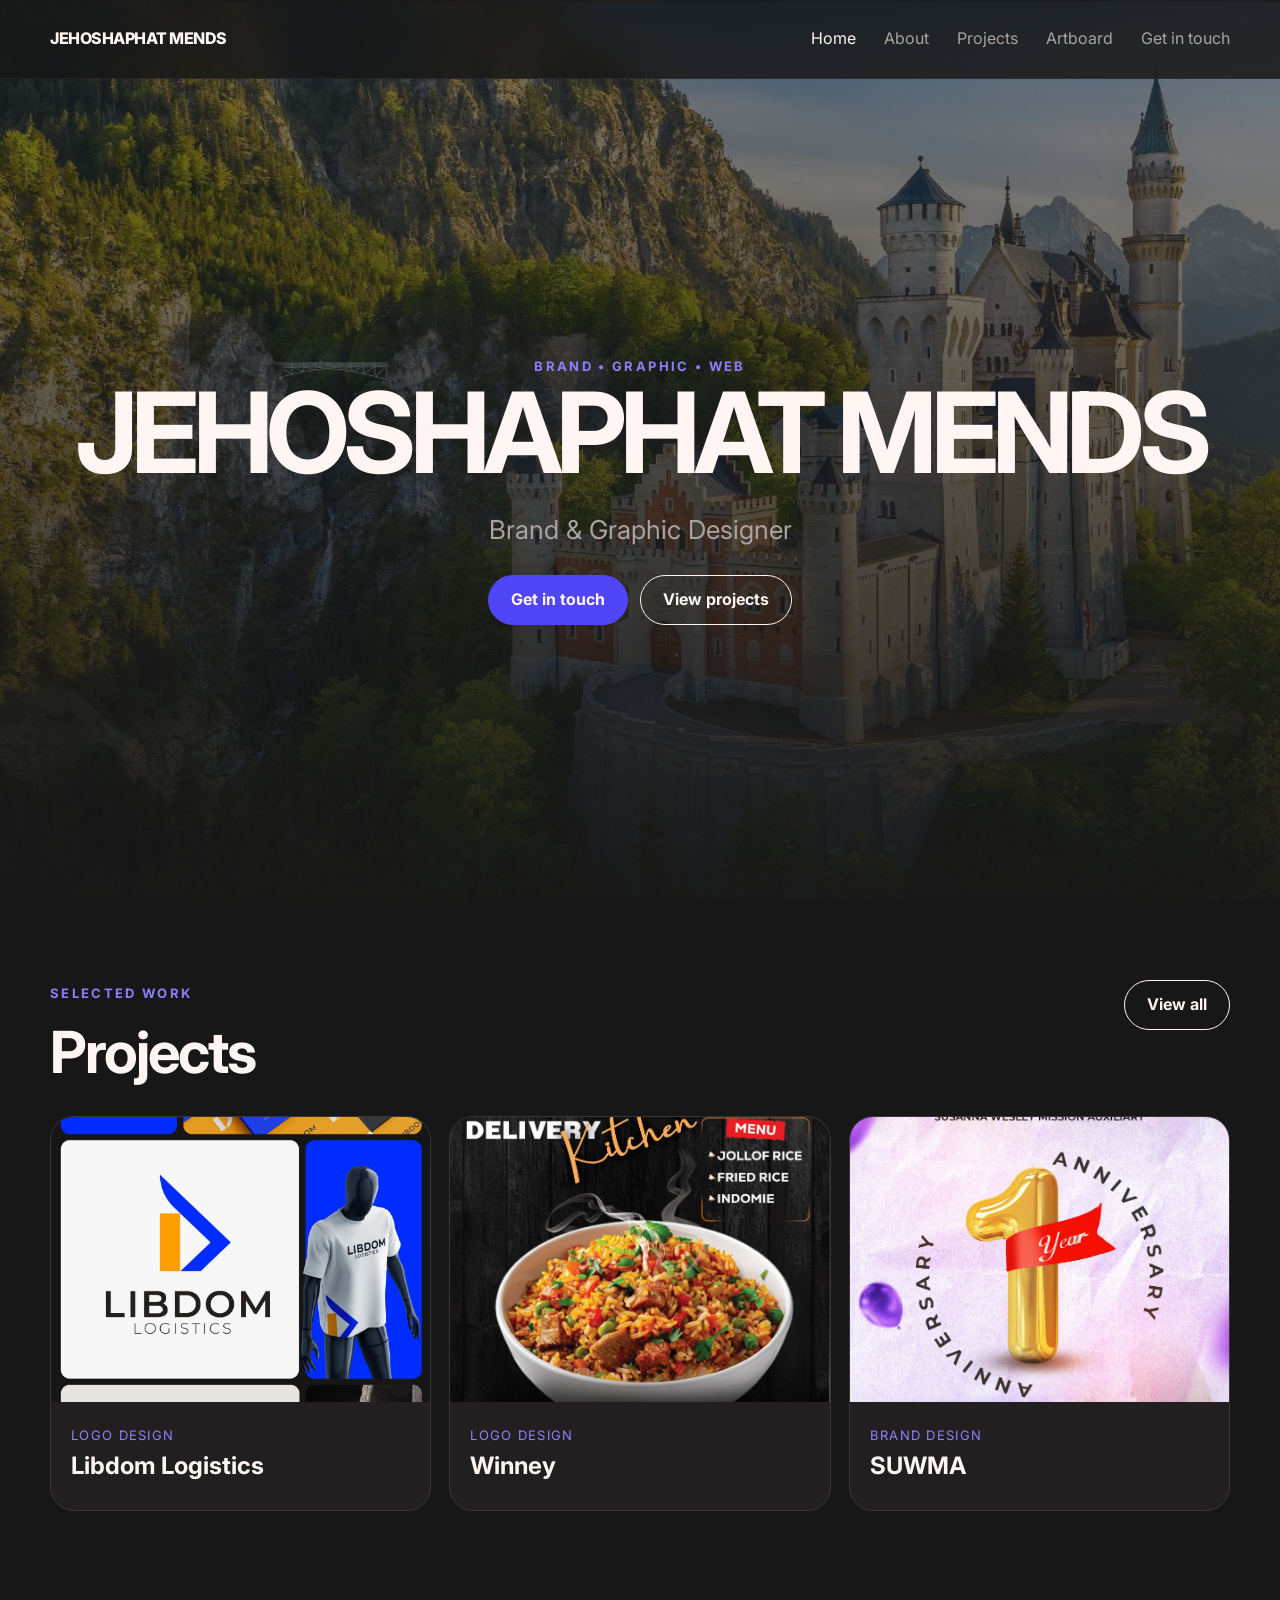
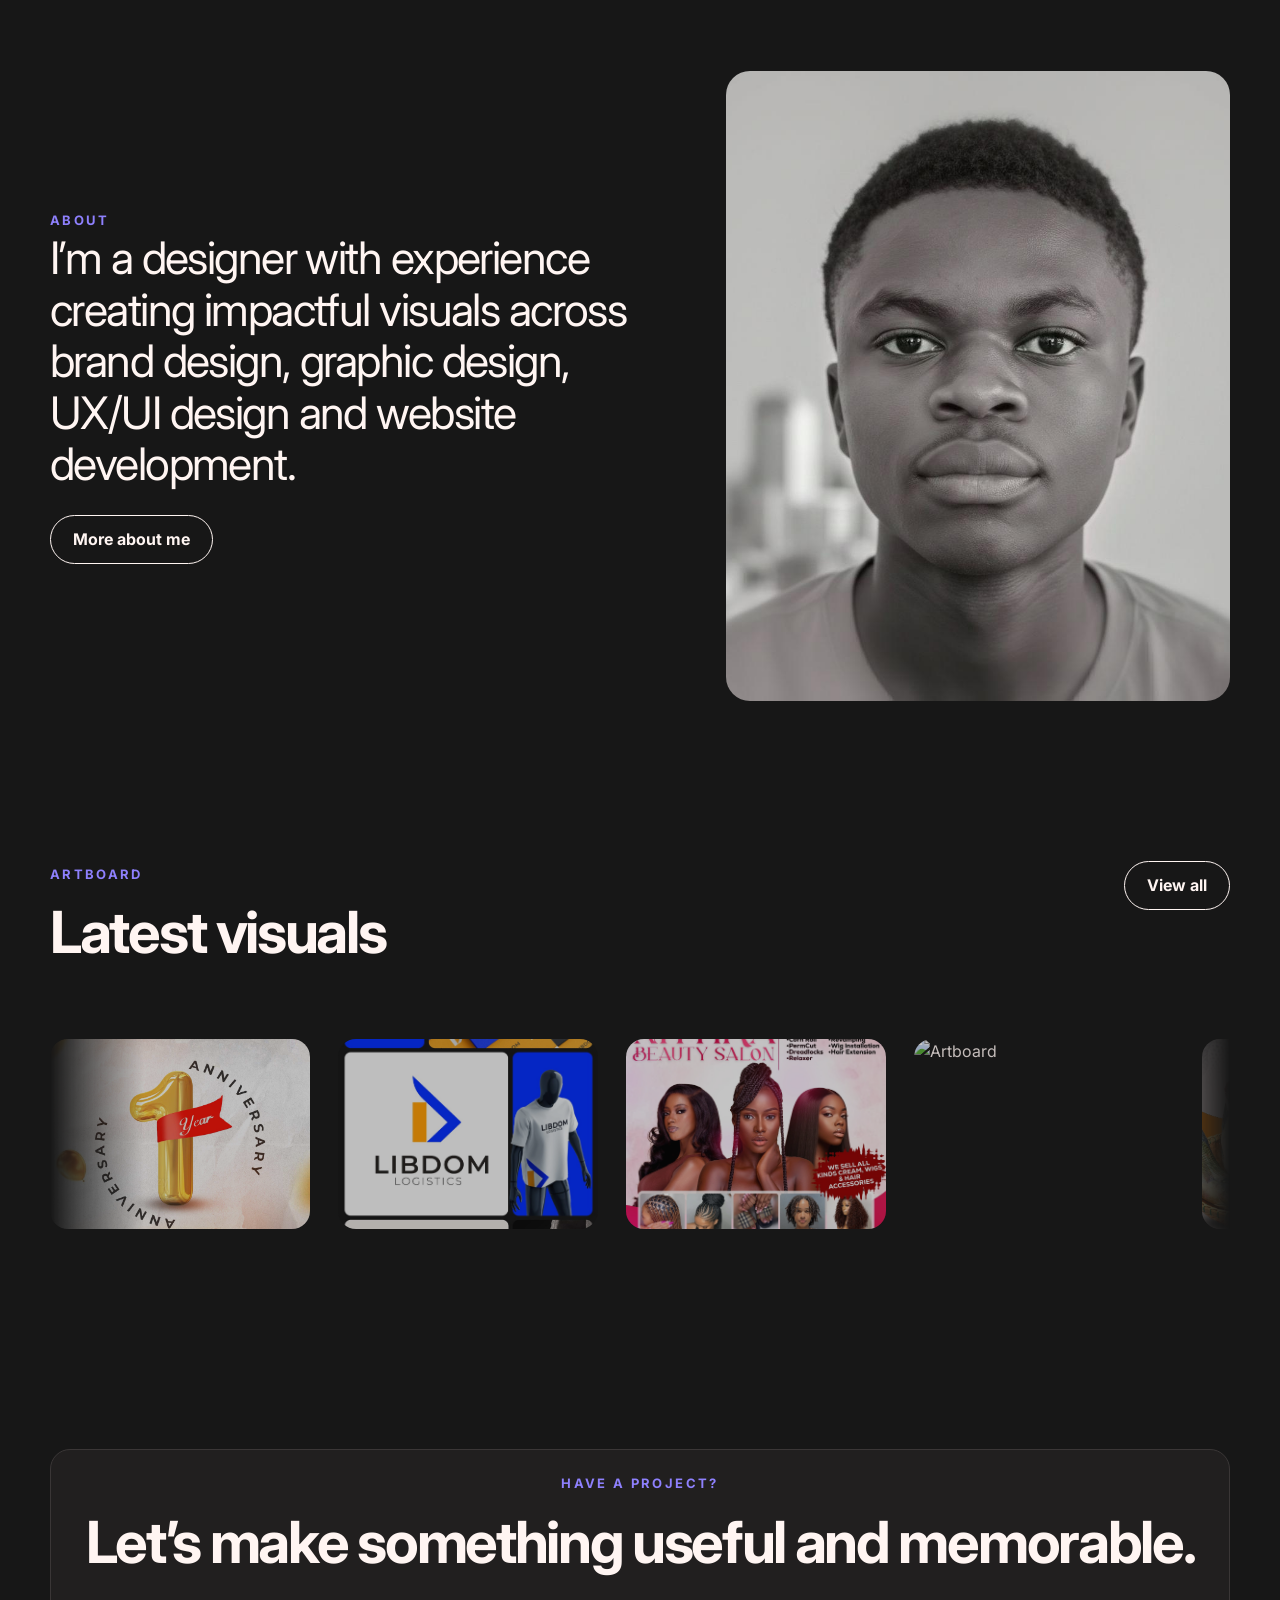
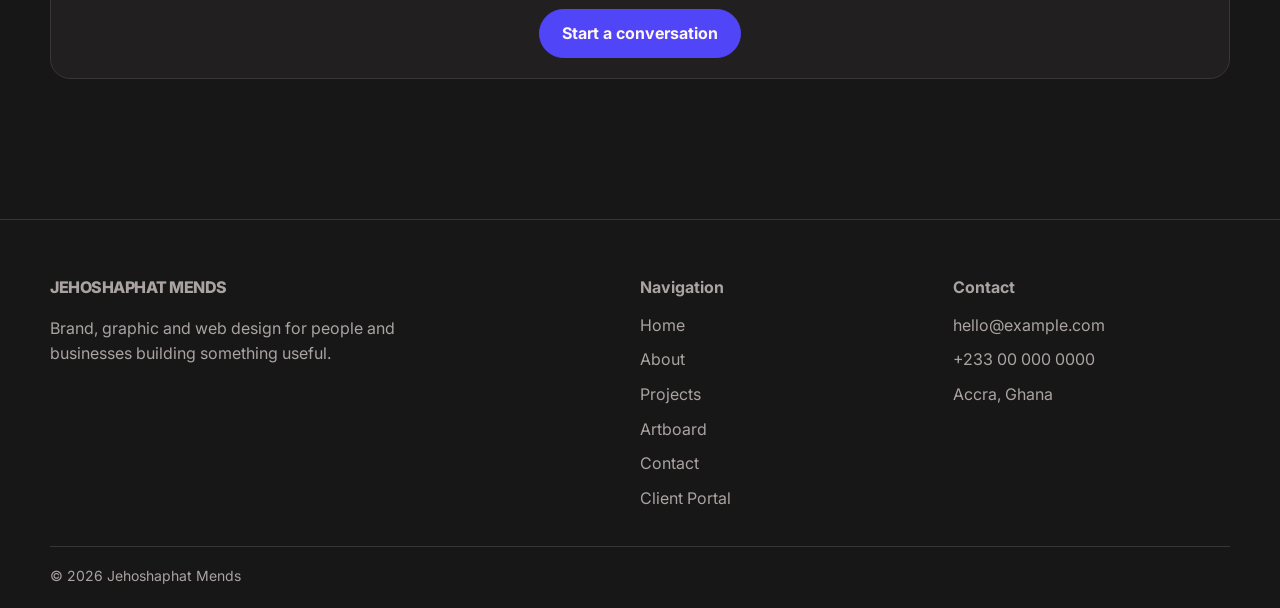
==== commit 0c9e5aa4: "Add files via upload" ====
--- a/index.html
+++ b/index.html
@@ -1,4 +1,4 @@
-<!doctype html><html lang="en"><head><meta charset="utf-8"><meta name="viewport" content="width=device-width,initial-scale=1"><meta name="description" content="Jehoshaphat Mends — Brand, Graphic and Web Designer."><title>Jehoshaphat Mends | Designer</title><link rel="stylesheet" href="https://fonts.googleapis.com/css2?family=Inter:wght@400;500;600;700;800&display=swap"><link rel="stylesheet" href="style.css"><script src="https://cdn.jsdelivr.net/npm/@supabase/supabase-js@2"></script><script src="config.js"></script><script src="supabase.js"></script><script defer src="app.js"></script></head><body>
+<!doctype html><html lang="en"><head><meta charset="utf-8"><meta name="viewport" content="width=device-width,initial-scale=1"><meta name="description" content="Jehoshaphat Mends — Brand, Graphic and Web Designer."><title>Jehoshaphat Mends | Designer</title><link rel="stylesheet" href="https://fonts.googleapis.com/css2?family=Inter:wght@400;500;600;700;800&display=swap"><link rel="stylesheet" href="style.css"><script src="https://cdn.jsdelivr.net/npm/@supabase/supabase-js@2"></script><script src="config.js"></script><script src="supabase.js"></script><script defer src="app.js"></script></head><body><header class="site-header"><div class="container nav"><a class="logo" href="index.html" data-setting="site_name">JEHOSHAPHAT MENDS</a><button class="menu-btn" data-menu aria-label="Open navigation">☰</button><ul class="nav-links"><li><a href="index.html" class="active">Home</a></li><li><a href="about.html">About</a></li><li><a href="projects.html">Projects</a></li><li><a href="artboard.html">Artboard</a></li><li><a href="contact.html">Get in touch</a></li></ul></div><ul class="container mobile-links" data-mobile-links><li><a href="index.html">Home</a></li><li><a href="about.html">About</a></li><li><a href="projects.html">Projects</a></li><li><a href="artboard.html">Artboard</a></li><li><a href="contact.html">Get in touch</a></li></ul></header>
 
 <main><section class="hero"><div class="container reveal"><span class="eyebrow">Brand • Graphic • Web</span><h1 data-setting="hero_title">JEHOSHAPHAT MENDS</h1><p data-setting="hero_subtitle">Brand & Graphic Designer</p><div class="hero-actions"><a class="btn primary" href="contact.html">Get in touch</a><a class="btn" href="projects.html">View projects</a></div></div></section>
 <section class="section container"><div class="section-head reveal"><div><span class="eyebrow">Selected work</span><h2>Projects</h2></div><a class="btn" href="projects.html">View all</a></div><div class="cards" data-projects data-limit="3"><article class="card reveal"><img class="card-img" src="assets/Libdom.jpeg" alt="Libdom Logistics"><div class="card-body"><span class="tag">Logo Design</span><h3>Libdom Logistics</h3></div></article><article class="card reveal"><img class="card-img" src="assets/Winney.jpg" alt="Winney"><div class="card-body"><span class="tag">Logo Design</span><h3>Winney</h3></div></article><article class="card reveal"><img class="card-img" src="assets/Anniversary.jpg" alt="SUWMA"><div class="card-body"><span class="tag">Brand Design</span><h3>SUWMA</h3></div></article></div></section>
